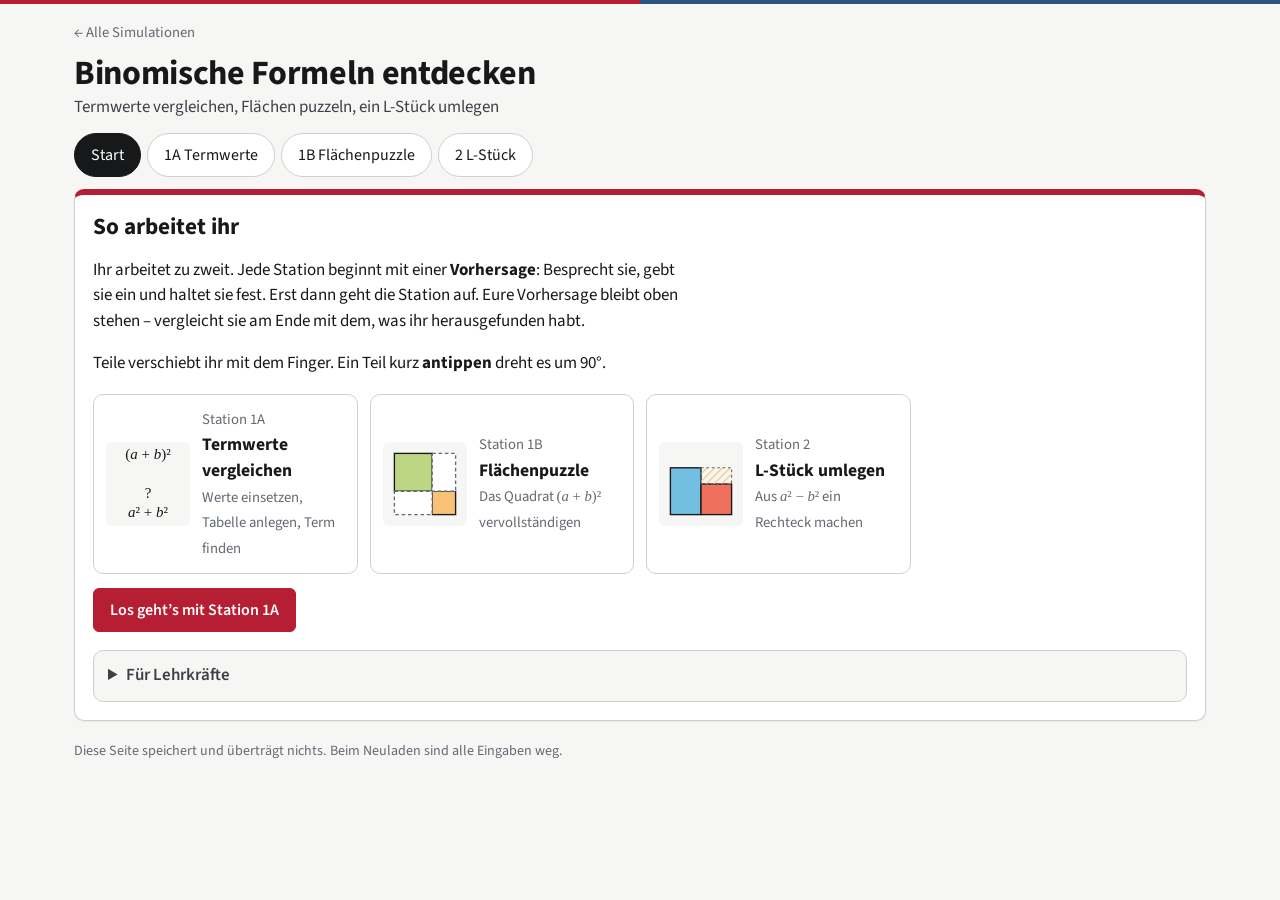
==== sims/mathe/binomische-formeln/index.html @ 27ca8e78 "Simulation: Binomische Formeln entdecken (Klasse 8 Mathe) Drei Stationen mit Pflicht-Vorhersage: Ter" ====
<!DOCTYPE html>
<html lang="de">
<head>
<meta charset="utf-8">
<meta name="viewport" content="width=device-width, initial-scale=1, viewport-fit=cover">
<title>Binomische Formeln entdecken</title>
<link rel="preconnect" href="https://fonts.googleapis.com">
<link rel="preconnect" href="https://fonts.gstatic.com" crossorigin>
<link href="https://fonts.googleapis.com/css2?family=Source+Sans+3:ital,wght@0,400;0,600;0,700;1,400&display=swap" rel="stylesheet">
<style>
/* Tokens aus dem LMG-Designsystem (Werte wie in assets/lmg.css, hier eigenständig) */
:root{
  --surface-page:#ffffff; --surface-soft:#f6f6f4; --surface-sunken:#ecece8;
  --fg-1:#17181a; --fg-2:#3d4147; --fg-3:#646a72; --fg-4:#9097a0;
  --line-1:#e4e5e3; --line-2:#cfd1cf; --line-3:#a8acaa;
  --mathe:#B61E33; --mathe-soft:#f5e1e3; --mathe-line:#e8b8be; --mathe-ink:#6f0f1c;
  --physik:#2C5282;
  --ok:#3f6e3a; --ok-soft:#e7eee5; --warn:#8a6a1e; --warn-soft:#f3ecd9;
  --radius-sm:4px; --radius-md:6px; --radius-lg:10px; --radius-pill:999px;
  --shadow-1:0 1px 2px rgba(20,22,25,.04),0 1px 1px rgba(20,22,25,.03);
  --font-math:"Cambria Math","STIX Two Math","STIX Two Text",Cambria,"Times New Roman",Georgia,serif;
  /* Ausnahme (Tim, 06.10.2026): Teilflächen in den Farben des Flächenmodells aus Skript 1, 8e */
  --f-a2:#BCD684; --f-ab1:#72BFE1; --f-ab2:#EE705D; --f-b2:#FAC075;
}
*{box-sizing:border-box}
html{-webkit-text-size-adjust:100%;touch-action:manipulation}
body{margin:0;background:var(--surface-soft);color:var(--fg-1);
  font-family:"Source Sans 3",-apple-system,BlinkMacSystemFont,"Segoe UI",system-ui,sans-serif;
  font-size:17px;line-height:1.5;-webkit-font-smoothing:antialiased}
button,input,select,textarea{font:inherit;color:inherit}
a{color:var(--mathe)}
:focus-visible{outline:2px solid var(--mathe);outline-offset:3px;border-radius:var(--radius-sm)}
.m{font-family:var(--font-math);white-space:nowrap}
.m i{font-style:italic}

.brandline{height:4px;background:linear-gradient(90deg,var(--mathe) 0 50%,var(--physik) 50% 100%)}
.wrap{max-width:1180px;margin:0 auto;padding:0 16px}
@media (min-width:700px){.wrap{padding:0 24px}}
header.top{padding:12px 0 0}
.backlink{display:inline-block;margin:0 0 4px;font-size:.92rem;color:var(--fg-3);text-decoration:none;padding:6px 0}
.backlink:hover{color:var(--fg-1);text-decoration:underline}
h1{font-size:clamp(26px,4vw,34px);line-height:1.15;margin:0;letter-spacing:-.01em}
.sub{margin:2px 0 0;color:var(--fg-2)}

nav.tabs{display:flex;flex-wrap:wrap;gap:6px;margin:12px 0 12px}
nav.tabs button{border:1px solid var(--line-2);background:var(--surface-page);border-radius:var(--radius-pill);padding:6px 16px;cursor:pointer;font-size:1rem;min-height:44px}
nav.tabs button[aria-current="true"]{background:var(--fg-1);color:var(--surface-page);border-color:var(--fg-1)}
nav.tabs button.done::after{content:" ✓";color:var(--ok)}
nav.tabs button[aria-current="true"].done::after{color:var(--mathe-line)}

.btn{border:1px solid var(--mathe);background:var(--mathe);color:#fff;border-radius:var(--radius-md);padding:8px 16px;cursor:pointer;text-decoration:none;display:inline-flex;align-items:center;justify-content:center;font-size:1rem;font-weight:600;min-height:44px}
.btn:active{background:var(--mathe-ink);border-color:var(--mathe-ink)}
.btn.ghost{background:var(--surface-page);color:var(--mathe)}
.btn.ghost:active{background:var(--mathe-soft)}
.btn.small{padding:6px 12px;font-size:.92rem}
.btn[disabled]{opacity:.45;cursor:default}
.actions{display:flex;flex-wrap:wrap;gap:8px;align-items:center;margin-top:12px}

.station{display:none;background:var(--surface-page);border:1px solid var(--line-2);border-top:6px solid var(--mathe);border-radius:var(--radius-lg);padding:14px 18px 18px;margin-bottom:20px;box-shadow:var(--shadow-1)}
.station.show{display:block}
.sthead{display:flex;flex-wrap:wrap;gap:8px 16px;align-items:flex-start;justify-content:space-between;margin-bottom:10px}
.chip{font-size:.85rem;border-radius:var(--radius-sm);padding:2px 9px;font-weight:700;display:inline-block;background:var(--mathe-soft);color:var(--mathe-ink)}
h2{font-size:1.45rem;margin:4px 0 0;line-height:1.2}
h3{font-size:1.1rem;margin:0 0 8px}

/* Vorhersage */
.vh-card{border:2px solid var(--mathe-line);background:var(--mathe-soft);border-radius:var(--radius-lg);padding:12px 16px 14px;margin-bottom:12px}
.vh-card h3{color:var(--mathe-ink)}
.q{margin:8px 0 6px}
.choices{display:flex;flex-wrap:wrap;gap:8px;margin:0 0 6px}
.choice{min-height:48px;min-width:96px;padding:8px 16px;border:2px solid var(--line-3);background:var(--surface-page);border-radius:var(--radius-md);cursor:pointer;font-size:1rem}
.choice[aria-pressed="true"]{border-color:var(--mathe);background:var(--mathe);color:#fff;font-weight:600}
.qrow{display:flex;flex-wrap:wrap;gap:8px 12px;align-items:center;margin:10px 0 0}
.numin,.txtin{min-height:48px;padding:8px 12px;border:2px solid var(--line-3);border-radius:var(--radius-md);background:var(--surface-page);font-size:1.1rem}
.numin{width:110px;text-align:center}
.txtin{flex:1;min-width:240px}
.vh-fest{display:flex;flex-wrap:wrap;gap:6px 14px;align-items:baseline;border-left:5px solid var(--mathe);background:var(--surface-soft);border-radius:0 var(--radius-lg) var(--radius-lg) 0;padding:8px 14px;margin-bottom:12px}
.vh-label{font-size:.8rem;font-weight:700;letter-spacing:.08em;text-transform:uppercase;color:var(--mathe-ink)}
.vh-fest ul{margin:0;padding:0;list-style:none;display:flex;flex-wrap:wrap;gap:4px 22px}
.vgl{color:var(--fg-3)}

/* Sperre */
.explore{position:relative}
.explore.locked .ex-inner{opacity:.3;filter:grayscale(.7);pointer-events:none;user-select:none;-webkit-user-select:none}
.lockmsg{position:absolute;left:50%;top:60px;transform:translateX(-50%);background:var(--surface-page);border:2px solid var(--mathe);border-radius:var(--radius-lg);padding:12px 18px;font-weight:600;display:flex;gap:10px;align-items:center;box-shadow:0 8px 24px rgba(20,22,25,.12);max-width:90%}
.lockmsg svg{flex:none;color:var(--mathe)}

.fb{margin-top:10px;padding:9px 13px;border-radius:var(--radius-md);display:none}
.fb.ok{display:block;background:var(--ok-soft);color:var(--ok);border:1px solid var(--ok)}
.fb.bad{display:block;background:var(--warn-soft);color:var(--warn);border:1px solid var(--warn)}
.fb.info{display:block;background:var(--surface-soft);border:1px solid var(--line-2)}
.fb p{margin:2px 0}

.grid2{display:grid;grid-template-columns:1fr;gap:16px}
@media (min-width:860px){.grid2{grid-template-columns:minmax(0,1fr) minmax(0,1.1fr)}}
.panel{border:1px solid var(--line-1);border-radius:var(--radius-lg);padding:12px 14px;background:var(--surface-page)}

/* Schieberegler mit großen Touch-Flächen */
.sl{margin:0 0 10px}
.sl-l{display:block;font-size:1.15rem;margin-bottom:2px}
.sl-l output{font-weight:700;font-variant-numeric:tabular-nums}
.sl-row{display:flex;align-items:center;gap:10px}
.step{flex:none;width:48px;height:48px;border:2px solid var(--line-3);border-radius:var(--radius-md);background:var(--surface-page);font-size:1.5rem;font-weight:700;cursor:pointer;line-height:1}
.step:active{background:var(--mathe-soft)}
input[type=range]{-webkit-appearance:none;appearance:none;flex:1;min-width:0;height:48px;background:transparent;margin:0;touch-action:pan-y}
input[type=range]::-webkit-slider-runnable-track{height:10px;border-radius:5px;background:var(--line-2)}
input[type=range]::-webkit-slider-thumb{-webkit-appearance:none;width:40px;height:40px;border-radius:50%;background:var(--mathe);border:4px solid #fff;box-shadow:0 1px 4px rgba(0,0,0,.35);margin-top:-15px}
input[type=range]::-moz-range-track{height:10px;border-radius:5px;background:var(--line-2)}
input[type=range]::-moz-range-thumb{width:32px;height:32px;border-radius:50%;background:var(--mathe);border:4px solid #fff;box-shadow:0 1px 4px rgba(0,0,0,.35)}

/* 1A */
.werte{display:grid;grid-template-columns:auto 1fr auto;gap:4px 12px;align-items:baseline;background:var(--surface-soft);border-radius:var(--radius-md);padding:10px 14px;margin:6px 0 10px;font-size:1.15rem}
.werte b{font-size:1.35rem;font-variant-numeric:tabular-nums;text-align:right}
.werte .diff{border-top:1px solid var(--line-2);padding-top:4px}
.savemsg{color:var(--fg-3);font-size:.95rem}
table.wt{border-collapse:collapse;width:100%;font-variant-numeric:tabular-nums}
table.wt th,table.wt td{border:1px solid var(--line-2);padding:5px 8px;text-align:center}
table.wt th{background:var(--surface-soft);font-weight:600}
table.wt td.leer{color:var(--fg-3);font-style:italic}
table.wt tr.neu td{background:var(--mathe-soft)}
.prog{color:var(--fg-3);margin:8px 0 0}
.auftrag{margin-top:14px;border:2px solid var(--mathe);border-radius:var(--radius-lg);padding:12px 14px}
.termrow{display:flex;flex-wrap:wrap;gap:8px;align-items:center;margin:6px 0}
.termrow label{font-size:1.15rem}
.term{flex:1;min-width:180px;min-height:48px;padding:6px 12px;border:2px solid var(--line-3);border-radius:var(--radius-md);font-family:var(--font-math);font-size:1.4rem;background:var(--surface-page)}
.keypad{display:flex;flex-wrap:wrap;gap:6px;margin:8px 0}
.keypad button{min-width:46px;height:46px;border:1px solid var(--line-3);border-radius:var(--radius-md);background:var(--surface-soft);font-family:var(--font-math);font-size:1.3rem;cursor:pointer}
.keypad button:active{background:var(--mathe-soft)}
.keypad button.del{font-family:inherit;font-size:1rem;padding:0 12px}

/* Puzzle */
.puzzle{width:100%;height:auto;display:block;touch-action:none;user-select:none;-webkit-user-select:none;-webkit-touch-callout:none}
.puzzle .dim line{stroke:var(--fg-2);stroke-width:1.6}
.puzzle .dim text,.puzzle .pl,.puzzle .area{fill:var(--fg-1);font-family:var(--font-math)}
.puzzle .dim text{font-size:22px}
.puzzle .vi{font-style:italic}
.puzzle .pl{font-size:19px}
.puzzle .area{font-size:34px;text-anchor:middle;dominant-baseline:central}
.puzzle .fl{stroke:var(--fg-1);stroke-width:2}
.puzzle .a2{fill:var(--f-a2)} .puzzle .ab1{fill:var(--f-ab1)} .puzzle .ab2{fill:var(--f-ab2)} .puzzle .b2{fill:var(--f-b2)}
.puzzle .neutral{fill:var(--surface-page);stroke:var(--fg-2);stroke-width:2}
.puzzle .gap{fill:var(--surface-page);stroke:var(--fg-3);stroke-width:2;stroke-dasharray:8 6}
.puzzle .gap.hot,.puzzle .tgt.hot{fill:var(--mathe-soft);stroke:var(--mathe);stroke-width:3;stroke-dasharray:none}
.puzzle .tgt{fill:none;stroke:none}
.puzzle .tray{fill:var(--surface-soft);stroke:var(--line-2);stroke-width:1.5}
.puzzle .traylbl{fill:var(--fg-3);font-size:16px;font-weight:600;letter-spacing:.08em}
.puzzle [data-piece]{cursor:grab}
.puzzle [data-piece].fix{cursor:default}
.puzzle [data-piece].drag rect{stroke:var(--mathe);stroke-width:3.5}
.puzzle .ghost{fill:none;stroke:var(--fg-4);stroke-width:1.5;stroke-dasharray:6 5}
.puzzle .lline{fill:none;stroke:var(--fg-1);stroke-width:2}
.puzzle .cutline{stroke:var(--fg-1);stroke-width:2;stroke-dasharray:7 6}
.puzzle .nostroke{stroke:none}
.puzzle .hatchbox{fill:url(#hatch2);stroke:var(--fg-3);stroke-width:1.5;stroke-dasharray:5 4}
.puzzle .hatchline{stroke:var(--f-b2);stroke-width:3}
.puzzlecard{border:1px solid var(--line-1);border-radius:var(--radius-lg);padding:8px;background:var(--surface-page)}
.hinweis{color:var(--fg-3);font-size:.95rem;margin:6px 4px 0}

.formel{font-family:var(--font-math);font-size:1.45rem;background:var(--surface-soft);border-radius:var(--radius-md);padding:10px 14px;margin:8px 0;line-height:1.9}
.formel .t{border-radius:4px;padding:0 5px}
.formel .t-a2{background:var(--f-a2)} .formel .t-ab1{background:var(--f-ab1)} .formel .t-ab2{background:var(--f-ab2)} .formel .t-b2{background:var(--f-b2)}
.ergebnis{border:2px solid var(--ok);background:var(--ok-soft);border-radius:var(--radius-lg);padding:12px 16px;margin-top:12px}
.ergebnis h3{color:var(--ok)}
.schnell{margin-top:10px;border-left:4px solid var(--mathe);padding:4px 12px;background:var(--surface-page)}
.side{display:flex;flex-direction:column;gap:10px}
.grid-s2{display:grid;grid-template-columns:1fr;gap:16px;align-items:start}
@media (min-width:860px){.grid-s2{grid-template-columns:minmax(0,1.45fr) minmax(0,1fr)}}

/* Start */
.intro p{max-width:75ch}
.karten{display:grid;grid-template-columns:repeat(auto-fill,minmax(260px,1fr));gap:12px;margin:14px 0}
.karte{display:grid;grid-template-columns:84px 1fr;gap:12px;align-items:center;text-align:left;border:1px solid var(--line-2);border-radius:var(--radius-lg);background:var(--surface-page);padding:12px;cursor:pointer;min-height:110px}
.karte:active{border-color:var(--mathe)}
.karte .ic{width:84px;height:84px;display:flex;flex-direction:column;align-items:center;justify-content:center;background:var(--surface-soft);border-radius:var(--radius-md);font-family:var(--font-math);font-size:15px;line-height:1.3;text-align:center}
.karte b{display:block;font-size:1.1rem}
.karte span.k{color:var(--fg-3);font-size:.92rem}
details.lehrkraft{margin-top:18px;border:1px solid var(--line-2);border-radius:var(--radius-lg);background:var(--surface-soft)}
details.lehrkraft summary{cursor:pointer;padding:12px 14px;font-weight:600;color:var(--fg-2);min-height:44px}
details.lehrkraft .in{padding:0 16px 12px}
details.lehrkraft dl{margin:0}
details.lehrkraft dt{font-weight:700;margin-top:8px}
details.lehrkraft dd{margin:0}
footer{color:var(--fg-3);font-size:.88rem;padding:0 0 28px}
@media (prefers-reduced-motion: reduce){*{transition:none!important;scroll-behavior:auto!important}}
</style>
</head>
<body>
<div class="brandline"></div>
<div class="wrap">
  <header class="top">
    <a class="backlink noprint" href="../../../katalog.html?stufe=8&amp;fach=mathe">← Alle Simulationen</a>
    <h1>Binomische Formeln entdecken</h1>
    <p class="sub">Termwerte vergleichen, Flächen puzzeln, ein L-Stück umlegen</p>
  </header>
  <nav class="tabs" id="tabs" aria-label="Stationen"></nav>
  <main>
    <section class="station" id="st-0" aria-labelledby="h-0"></section>
    <section class="station" id="st-1a" aria-label="Station 1A"></section>
    <section class="station" id="st-1b" aria-label="Station 1B"></section>
    <section class="station" id="st-2" aria-label="Station 2"></section>
  </main>
  <footer>Diese Seite speichert und überträgt nichts. Beim Neuladen sind alle Eingaben weg.</footer>
</div>

<script>
/* =========================================================
   Hilfen
   ========================================================= */
const $=s=>document.querySelector(s);
const esc=s=>String(s).replace(/[&<>"]/g,c=>({'&':'&amp;','<':'&lt;','>':'&gt;','"':'&quot;'}[c]));
const M=s=>`<span class="m">${s.replace(/[ab]/g,'<i>$&</i>')}</span>`;          // nur für reine Terme
const SV=s=>s.replace(/[ab]/g,'<tspan class="vi">$&</tspan>');                    // dasselbe im SVG
const num=v=>{ const t=String(v??'').replace(/\s/g,'').replace(',','.').replace(/[−–]/g,'-'); return /^[-+]?\d*\.?\d+$/.test(t)?parseFloat(t):NaN; };
const fmt=n=>{ const r=Math.round(n*1000)/1000; return String(r).replace('.',',').replace('-','−'); };
const reduced=window.matchMedia&&matchMedia('(prefers-reduced-motion: reduce)').matches;
const LOCK_ICON='<svg width="22" height="22" viewBox="0 0 24 24" fill="none" stroke="currentColor" stroke-width="2.2" stroke-linecap="round" aria-hidden="true"><rect x="4" y="10" width="16" height="11" rx="2"/><path d="M8 10V7a4 4 0 0 1 8 0v3"/></svg>';

function svgPt(svg,e){ return new DOMPoint(e.clientX,e.clientY).matrixTransform(svg.getScreenCTM().inverse()); }
function dimH(y,x1,x2,label,up){ const ty=up?y-9:y+24;
  return `<g class="dim"><line x1="${x1+2}" y1="${y}" x2="${x2-2}" y2="${y}"/><line x1="${x1}" y1="${y-7}" x2="${x1}" y2="${y+7}"/><line x1="${x2}" y1="${y-7}" x2="${x2}" y2="${y+7}"/><text x="${(x1+x2)/2}" y="${ty}" text-anchor="middle">${SV(label)}</text></g>`; }
function dimV(x,y1,y2,label,left){ const tx=left?x-10:x+10;
  return `<g class="dim"><line x1="${x}" y1="${y1+2}" x2="${x}" y2="${y2-2}"/><line x1="${x-7}" y1="${y1}" x2="${x+7}" y2="${y1}"/><line x1="${x-7}" y1="${y2}" x2="${x+7}" y2="${y2}"/><text x="${tx}" y="${(y1+y2)/2+7}" text-anchor="${left?'end':'start'}">${SV(label)}</text></g>`; }
function pieceInner(pc,cls,area){
  return `<rect class="${cls}" width="${pc.w}" height="${pc.h}"/>`+
    (area?`<text class="area" x="${pc.w/2}" y="${pc.h/2}">${SV(area)}</text>`:'')+
    `<text class="pl" x="${pc.w/2}" y="22" text-anchor="middle">${SV(pc.wl)}</text>`+
    `<text class="pl" x="9" y="${pc.h/2+(area?-18:6)}" text-anchor="start">${SV(pc.hl)}</text>`; }
function rotate(pc){ const cx=pc.x+pc.w/2, cy=pc.y+pc.h/2; [pc.w,pc.h]=[pc.h,pc.w]; [pc.wl,pc.hl]=[pc.hl,pc.wl]; pc.x=cx-pc.w/2; pc.y=cy-pc.h/2; }
function clamp(pc,W,H){ pc.x=Math.max(0,Math.min(W-pc.w,pc.x)); pc.y=Math.max(0,Math.min(H-pc.h,pc.y)); }
function tween(pc,tx,ty,step,done){
  if(reduced){ pc.x=tx; pc.y=ty; done(); return; }
  const x0=pc.x,y0=pc.y,t0=performance.now(),D=220,tok=pc.tw={};
  (function f(t){ if(pc.tw!==tok) return;                     // neu gegriffen: Animation abbrechen
    const k=Math.min(1,Math.max(0,(t-t0)/D)), e=1-Math.pow(1-k,3); pc.x=x0+(tx-x0)*e; pc.y=y0+(ty-y0)*e; step();
    if(k<1) requestAnimationFrame(f); else { pc.tw=null; done(); } })(t0);
}

/* Ziehen und Antippen (Pointer Events: Finger, Stift, Maus) */
function enableDrag(svg,o){
  let d=null;
  svg.addEventListener('pointerdown',e=>{
    const g=e.target.closest('[data-piece]'); if(!g) return;
    const pc=o.get(g.dataset.piece); if(!pc||pc.locked) return;
    e.preventDefault();
    pc.tw=null;
    const p=svgPt(svg,e);
    d={pc,g,id:e.pointerId,sx:p.x,sy:p.y,px:pc.x,py:pc.y,moved:false};
    try{ svg.setPointerCapture(e.pointerId); }catch(_){}
    g.parentNode.appendChild(g); g.classList.add('drag');
  });
  svg.addEventListener('pointermove',e=>{
    if(!d||e.pointerId!==d.id) return;
    const p=svgPt(svg,e), dx=p.x-d.sx, dy=p.y-d.sy;
    if(!d.moved && Math.hypot(dx,dy)<8) return;
    d.moved=true; d.pc.x=d.px+dx; d.pc.y=d.py+dy;
    d.g.setAttribute('transform',`translate(${d.pc.x},${d.pc.y})`);
    o.move(d.pc);
  });
  const end=e=>{ if(!d||e.pointerId!==d.id) return; const x=d; d=null; x.g.classList.remove('drag');
    if(x.moved||e.type==='pointercancel') o.drop(x.pc); else o.tap(x.pc); };
  svg.addEventListener('pointerup',end); svg.addEventListener('pointercancel',end);
  svg.addEventListener('keydown',e=>{ if(e.key!=='Enter'&&e.key!==' ') return; const g=e.target.closest('[data-piece]'); if(!g) return; const pc=o.get(g.dataset.piece); if(pc&&!pc.locked){ e.preventDefault(); o.tap(pc); } });
}

/* Bausteine für die Stationen */
function choices(st,q,opts,cur){
  return `<div class="choices" role="group" data-st="${st}" data-q="${q}">`+opts.map(([v,l])=>
    `<button type="button" class="choice" data-val="${esc(v)}" aria-pressed="${cur===v}">${l}</button>`).join('')+`</div>`; }
function slider(st,k,min,max,val){
  return `<div class="sl"><label class="sl-l" for="r-${st}-${k}">${M(k)} = <output id="o-${st}-${k}">${val}</output></label>
    <div class="sl-row"><button type="button" class="step" data-step="${st}:${k}:-1" aria-label="${k} um 1 verkleinern">−</button>
    <input type="range" id="r-${st}-${k}" data-st="${st}" data-k="${k}" min="${min}" max="${max}" step="1" value="${val}">
    <button type="button" class="step" data-step="${st}:${k}:1" aria-label="${k} um 1 vergrößern">+</button></div></div>`; }
function shell(id,chip,title,s,vhHTML,fixHTML,exHTML){
  const open=!!s.vh;
  return `<div class="sthead"><div><span class="chip">${chip}</span><h2>${title}</h2></div>
      <button type="button" class="btn ghost small" data-reset="${id}">Station zurücksetzen</button></div>
    ${open?`<div class="vh-fest"><span class="vh-label">Eure Vorhersage</span><div id="vhfix-${id}">${fixHTML}</div></div>`
          :`<div class="vh-card"><h3>Erst vorhersagen, dann ausprobieren</h3>${vhHTML}
             <div class="actions"><button type="button" class="btn" data-vh="${id}">Vorhersage festhalten</button></div>
             <div class="fb" id="fbvh-${id}" role="status"></div></div>`}
    <div class="explore${open?'':' locked'}"><div class="ex-inner"${open?'':' inert aria-hidden="true"'}>${exHTML}</div>
      ${open?'':`<div class="lockmsg">${LOCK_ICON}<span>Haltet zuerst eure Vorhersage fest – dann geht die Station auf.</span></div>`}</div>`;
}
function fb(id,cls,html){ const e=document.getElementById(id); if(!e) return; e.className='fb '+(cls||''); e.innerHTML=html||''; }

/* =========================================================
   Zustand (nur im Speicher der Seite)
   ========================================================= */
const S={};
const INIT={
  '1a':()=>({vh:null,draft:{},a:4,b:1,rows:[],term:'',termFb:null,done:false,last:null}),
  '1b':()=>({vh:null,draft:{},pcs:init1B(),fill:{},done:false}),
  '2': ()=>({vh:null,draft:{},a:7,b:3,cut:false,solved:false,pc:null})
};

/* =========================================================
   Start
   ========================================================= */
function renderStart(){
  $('#st-0').innerHTML=`<div class="intro">
    <h2 id="h-0">So arbeitet ihr</h2>
    <p>Ihr arbeitet zu zweit. Jede Station beginnt mit einer <b>Vorhersage</b>: Besprecht sie, gebt sie ein und haltet sie fest. Erst dann geht die Station auf. Eure Vorhersage bleibt oben stehen – vergleicht sie am Ende mit dem, was ihr herausgefunden habt.</p>
    <p>Teile verschiebt ihr mit dem Finger. Ein Teil kurz <b>antippen</b> dreht es um 90°.</p>
    <div class="karten">
      <button type="button" class="karte" data-go="1a"><span class="ic">${M('(a + b)²')}<br>?<br>${M('a² + b²')}</span>
        <span><span class="k">Station 1A</span><b>Termwerte vergleichen</b><span class="k">Werte einsetzen, Tabelle anlegen, Term finden</span></span></button>
      <button type="button" class="karte" data-go="1b"><span class="ic"><svg width="72" height="72" viewBox="0 0 80 80" aria-hidden="true">
          <rect x="6" y="6" width="42" height="42" fill="var(--f-a2)" stroke="var(--fg-1)" stroke-width="1.5"/>
          <rect x="48" y="48" width="26" height="26" fill="var(--f-b2)" stroke="var(--fg-1)" stroke-width="1.5"/>
          <rect x="48" y="6" width="26" height="42" fill="#fff" stroke="var(--fg-3)" stroke-width="1.5" stroke-dasharray="4 3"/>
          <rect x="6" y="48" width="42" height="26" fill="#fff" stroke="var(--fg-3)" stroke-width="1.5" stroke-dasharray="4 3"/></svg></span>
        <span><span class="k">Station 1B</span><b>Flächenpuzzle</b><span class="k">Das Quadrat ${M('(a + b)²')} vervollständigen</span></span></button>
      <button type="button" class="karte" data-go="2"><span class="ic"><svg width="72" height="72" viewBox="0 0 80 80" aria-hidden="true">
          <defs><pattern id="hatchMini" patternUnits="userSpaceOnUse" width="6" height="6" patternTransform="rotate(45)"><line x1="0" y1="0" x2="0" y2="6" stroke="var(--f-b2)" stroke-width="2.5"/></pattern></defs>
          <rect x="6" y="22" width="34" height="52" fill="var(--f-ab1)" stroke="var(--fg-1)" stroke-width="1.5"/>
          <rect x="40" y="40" width="34" height="34" fill="var(--f-ab2)" stroke="var(--fg-1)" stroke-width="1.5"/>
          <rect x="40" y="22" width="34" height="18" fill="url(#hatchMini)" stroke="var(--fg-3)" stroke-width="1.2" stroke-dasharray="3 3"/></svg></span>
        <span><span class="k">Station 2</span><b>L-Stück umlegen</b><span class="k">Aus ${M('a² − b²')} ein Rechteck machen</span></span></button>
    </div>
    <div class="actions"><button type="button" class="btn" data-go="1a">Los geht’s mit Station 1A</button></div>
    <details class="lehrkraft"><summary>Für Lehrkräfte</summary><div class="in"><dl>
      <dt>Zweck</dt><dd>Die 1. binomische Formel über Termwerte (1A) und das Flächenmodell (1B) entdecken, die 3. binomische Formel durch Umlegen eines L-Stücks (2). Entdecken vor Erklären: Jede Station ist bis zur Eingabe einer Vorhersage gesperrt. Die 2. binomische Formel ist nicht enthalten.</dd>
      <dt>Vorwissen</dt><dd>Flächenmodell für ${M('(x + 3)(x + 4)')}, Malkreuz, „Das Minus gehört zum Summanden dahinter“. Farben der Teilflächen wie im Flächenmodell aus Skript 1.</dd>
      <dt>Ablauf</dt><dd>Partnerarbeit, je zwei an einem iPad (Querformat).<br>Station 1 (1A Termwerte, 1B Flächenpuzzle): ca. 15 min · Station 2 (L-Stück): ca. 10 min.</dd>
      <dt>Hinweise</dt><dd>1A: Der Termauftrag erscheint nach fünf gespeicherten Wertepaaren. Die Prüfung setzt mehrere Zahlenpaare ein, äquivalente Terme werden akzeptiert; ein Gegenbeispiel wird genannt, die Lösung nicht. Terme mit Hochzahl werden als richtig, aber „geht kürzer“ zurückgemeldet.<br>
        Es werden keine Daten gespeichert oder übertragen; Neuladen löscht alles. „Station zurücksetzen“ setzt auch die Vorhersage zurück.</dd>
    </dl></div></details></div>`;
}

/* =========================================================
   Station 1A – Termwerte vergleichen
   ========================================================= */
const CMP={'größer':['größer','<b>größer</b> als'],'kleiner':['kleiner','<b>kleiner</b> als'],'gleich':['gleich','<b>gleich</b>'],'kommt drauf an':['kommt drauf an','']};
function fix1A(){
  const s=S['1a'], v=s.vh, row=(a,b)=>s.rows.find(r=>r.a===a&&r.b===b);
  const cmp=v.cmp==='kommt drauf an'?`Ob ${M('(a + b)²')} größer, kleiner oder gleich ${M('a² + b²')} ist, <b>kommt drauf an</b>.`
    :`${M('(a + b)²')} ist ${CMP[v.cmp][1]} ${M('a² + b²')}.`;
  const d=(a,b,x)=>{ const r=row(a,b); return `Unterschied für ${M('a')} = ${a}, ${M('b')} = ${b}: <b>${fmt(x)}</b>`+(r?` <span class="vgl">(Tabelle: ${r.d})</span>`:''); };
  return `<ul><li>${cmp}</li><li>${d(3,3,v.d1)}</li><li>${d(5,2,v.d2)}</li></ul>`;
}
function render1A(){
  const s=S['1a'];
  const vh=`<p class="q"><b>1.</b> Ist ${M('(a + b)²')} größer, kleiner oder gleich ${M('a² + b²')}?</p>
    ${choices('1a','cmp',Object.keys(CMP).map(k=>[k,CMP[k][0]]),s.draft.cmp)}
    <div class="qrow"><label for="vh1a-d1"><b>2.</b> Wie groß ist der Unterschied für ${M('a')} = 3, ${M('b')} = 3?</label>
      <input id="vh1a-d1" class="numin" inputmode="decimal" autocomplete="off" value="${esc(s.draft.d1||'')}"></div>
    <div class="qrow"><label for="vh1a-d2"><b>3.</b> Wie groß ist der Unterschied für ${M('a')} = 5, ${M('b')} = 2?</label>
      <input id="vh1a-d2" class="numin" inputmode="decimal" autocomplete="off" value="${esc(s.draft.d2||'')}"></div>`;
  const ex=`<div class="grid2">
    <div class="panel">
      ${slider('1a','a',1,10,s.a)}${slider('1a','b',1,10,s.b)}
      <div class="werte" id="w1a" aria-live="polite"></div>
      <div class="actions" style="margin-top:0"><button type="button" class="btn" id="save1a">Wertepaar speichern</button><span class="savemsg" id="savemsg1a" role="status"></span></div>
    </div>
    <div class="panel">
      <h3>Eure Wertetabelle</h3>
      <table class="wt"><thead><tr><th>${M('a')}</th><th>${M('b')}</th><th>${M('(a + b)²')}</th><th>${M('a² + b²')}</th><th>Differenz</th></tr></thead><tbody id="tb1a"></tbody></table>
      <p class="prog" id="prog1a"></p>
      <div id="term1a"></div>
    </div></div>`;
  $('#st-1a').innerHTML=shell('1a','Station 1A · 1. binomische Formel','Termwerte vergleichen',s,vh,s.vh?fix1A():'',ex);
  upd1A(); table1A();
}
function upd1A(){
  const s=S['1a'], a=s.a, b=s.b, L=(a+b)**2, R=a*a+b*b;
  ['a','b'].forEach(k=>{ const r=$('#r-1a-'+k); if(r){ r.value=s[k]; $('#o-1a-'+k).textContent=s[k]; } });
  const w=$('#w1a'); if(!w) return;
  w.innerHTML=`<span>${M('(a + b)²')}</span><span class="m">= (${a} + ${b})² = ${a+b}²</span><b>= ${L}</b>
    <span>${M('a² + b²')}</span><span class="m">= ${a}² + ${b}² = ${a*a} + ${b*b}</span><b>= ${R}</b>
    <span class="diff">Differenz</span><span class="m diff">= ${L} − ${R}</span><b class="diff">= ${L-R}</b>`;
}
function table1A(){
  const s=S['1a'], tb=$('#tb1a'); if(!tb) return;
  tb.innerHTML=s.rows.length?s.rows.map(r=>`<tr${r===s.last?' class="neu"':''}><td>${r.a}</td><td>${r.b}</td><td>${r.L}</td><td>${r.R}</td><td><b>${r.d}</b></td></tr>`).join('')
    :`<tr><td colspan="5" class="leer">Noch keine Wertepaare gespeichert.</td></tr>`;
  const n=s.rows.length;
  $('#prog1a').textContent=n<5?`Noch ${5-n} Wertepaar${5-n===1?'':'e'} speichern – probiert verschiedene Zahlen aus.`:`${n} Wertepaare gespeichert.`;
  if(n>=5 && !$('#term-in')) renderTerm1A();
  if(s.vh) $('#vhfix-1a').innerHTML=fix1A();
}
function renderTerm1A(){
  const s=S['1a'];
  const keys=['a','b','+','−','·','²','(',')'];
  $('#term1a').innerHTML=`<div class="auftrag"><h3>Auftrag: Findet einen Term für die Differenz.</h3>
    <div class="termrow"><label for="term-in">Differenz =</label>
      <input id="term-in" class="term" autocomplete="off" autocorrect="off" autocapitalize="off" spellcheck="false" placeholder="Term mit a und b" value="${esc(s.term)}"></div>
    <div class="keypad" aria-label="Eingabehilfe">${keys.map(k=>`<button type="button" data-key="${k}">${k==='a'||k==='b'?`<i>${k}</i>`:k}</button>`).join('')}
      ${'1234567890'.split('').map(k=>`<button type="button" data-key="${k}">${k}</button>`).join('')}
      <button type="button" class="del" data-key="del" aria-label="Zeichen löschen">⌫ löschen</button></div>
    <div class="actions"><button type="button" class="btn" id="termCheck">Term prüfen</button></div>
    <div class="fb" id="fbterm" role="status"></div></div>`;
  if(s.termFb) fb('fbterm',s.termFb[0],s.termFb[1]);
}
function save1A(){
  const s=S['1a'], a=s.a, b=s.b;
  if(s.rows.some(r=>r.a===a&&r.b===b)){ $('#savemsg1a').textContent='Dieses Wertepaar steht schon in der Tabelle.'; return; }
  const L=(a+b)**2, R=a*a+b*b; s.last={a,b,L,R,d:L-R}; s.rows.push(s.last);
  $('#savemsg1a').textContent='Gespeichert.'; table1A();
}

/* Termprüfung: Term lesen und an mehreren Zahlenpaaren mit der Differenz vergleichen */
function TermError(m){ this.message=m; }
function parseTerm(src){
  const s=src.replace(/\s+/g,'').replace(/[−–]/g,'-').replace(/[·×∙⋅*]/g,'*').replace(/:/g,'/').replace(/,/g,'.').replace(/A/g,'a').replace(/B/g,'b');
  const tk=[]; let i=0;
  while(i<s.length){
    const c=s[i];
    if(/[0-9.]/.test(c)){ let j=i; while(j<s.length&&/[0-9.]/.test(s[j])) j++; const t=s.slice(i,j);
      if(!/^\d*\.?\d+$/.test(t)) throw new TermError(`Die Zahl „${t.replace('.',',')}“ kann ich nicht lesen.`); tk.push({t:'n',v:parseFloat(t)}); i=j; continue; }
    if(c==='a'||c==='b'){ tk.push({t:'v',v:c}); i++; continue; }
    if('+-*/^()'.includes(c)){ tk.push({t:c}); i++; continue; }
    if(c==='²'||c==='³'){ tk.push({t:'^'},{t:'n',v:c==='²'?2:3}); i++; continue; }
    throw new TermError(`Das Zeichen „${c}“ kenne ich nicht. Verwendet nur ${M('a')}, ${M('b')}, Zahlen, + − · ( ) und ².`);
  }
  if(!tk.length) throw new TermError('Gebt zuerst einen Term ein.');
  let p=0; const peek=()=>tk[p];
  const expr=()=>{ let n=term(); while(peek()&&(peek().t==='+'||peek().t==='-')){ const o=tk[p++].t, l=n, r=term(); n=o==='+'?e=>l(e)+r(e):e=>l(e)-r(e); } return n; };
  const term=()=>{ let n=unary(); for(;;){ const t=peek(); if(!t) break;
      if(t.t==='*'||t.t==='/'){ p++; const l=n, r=unary(); n=t.t==='*'?e=>l(e)*r(e):e=>l(e)/r(e); }
      else if(t.t==='n'||t.t==='v'||t.t==='('){ const l=n, r=power(); n=e=>l(e)*r(e); }     // 2ab, 2(a + b)
      else break; } return n; };
  const unary=()=>{ const t=peek(); if(t&&(t.t==='-'||t.t==='+')){ p++; const f=unary(); return t.t==='-'?e=>-f(e):f; } return power(); };
  const power=()=>{ const base=atom(); if(peek()&&peek().t==='^'){ p++; const ex=unary(); return e=>Math.pow(base(e),ex(e)); } return base; };
  const atom=()=>{ const t=tk[p++];
    if(!t) throw new TermError('Der Term ist unvollständig.');
    if(t.t==='n') return ()=>t.v;
    if(t.t==='v') return e=>e[t.v];
    if(t.t==='('){ const n=expr(); if(!peek()||peek().t!==')') throw new TermError('Eine Klammer wird nicht geschlossen.'); p++; return n; }
    throw new TermError('Der Term ist an einer Stelle unvollständig (z. B. zwei Rechenzeichen hintereinander).'); };
  const f=expr();
  if(p<tk.length) throw new TermError(tk[p].t===')'?'Es wird eine Klammer zu viel geschlossen.':'Den Term kann ich nicht vollständig lesen.');
  return f;
}
function checkTerm(){
  const s=S['1a'], src=$('#term-in').value; s.term=src;
  let f; try{ f=parseTerm(src); }catch(e){ if(!(e instanceof TermError)) throw e; s.termFb=['info',`<p>${e.message}</p>`]; fb('fbterm',...s.termFb); return; }
  const pairs=[...s.rows.map(r=>[r.a,r.b]),[1,2],[2,5],[3,1],[4,7],[6,3],[10,9],[7,7]];
  for(const [a,b] of pairs){
    const v=f({a,b});
    if(!isFinite(v)||Math.abs(v-2*a*b)>1e-9){
      s.termFb=['bad',`<p>Stimmt nicht für ${M('a')} = ${a}, ${M('b')} = ${b}${isFinite(v)?`: Euer Term ergibt dort ${fmt(v)}`:''}. Vergleicht mit eurer Tabelle.</p>`];
      fb('fbterm',...s.termFb); return;
    }
  }
  if(/[²³^]/.test(src)){ s.termFb=['info',`<p>Euer Term stimmt für alle getesteten Zahlenpaare. Geht es auch kürzer, ohne Hochzahl? Schaut auf die Spalte „Differenz“.</p>`]; fb('fbterm',...s.termFb); return; }
  s.done=true; updTabs();
  s.termFb=['ok',`<p><b>Richtig!</b> Euer Term passt für alle getesteten Zahlenpaare. Vergleicht mit eurer Vorhersage oben.</p>
    <div class="actions"><button type="button" class="btn" data-go="1b">Weiter zu Station 1B: Warum ist das so?</button></div>`];
  fb('fbterm',...s.termFb);
}
let caret=null;
function keyIn(k){
  const el=$('#term-in'); if(!el) return;
  let [a,b]=caret||[el.value.length,el.value.length], v=el.value;
  if(k==='del'){ if(a!==b){ v=v.slice(0,a)+v.slice(b); } else if(a>0){ v=v.slice(0,a-1)+v.slice(a); a--; } b=a; }
  else { v=v.slice(0,a)+k+v.slice(b); a=b=a+k.length; }
  el.value=v; caret=[a,b]; S['1a'].term=v;
}

/* =========================================================
   Station 1B – Flächenpuzzle (a + b)², maßstäblich mit a = 5, b = 3
   ========================================================= */
const U1=40, PA=5*U1, PB=3*U1, SX=70, SY=60, VW1=1000, VH1=440;
const SQ={x:SX,y:SY,w:PA+PB,h:PA+PB};
const GAPS=[{id:'g1',x:SX+PA,y:SY,w:PB,h:PA,cls:'ab1'},{id:'g2',x:SX,y:SY+PA,w:PA,h:PB,cls:'ab2'}];
function init1B(){
  const P=(id,x,y,w,h,wl,hl)=>({id,x,y,w,h,wl,hl,home:{x,y,w,h,wl,hl},locked:false,in:null});
  return [P('p1',460,75,PA,PB,'a','b'),P('p2',460,235,PA,PB,'a','b'),P('p3',700,75,PB,PB,'b','b'),P('p4',670,215,PA+PB,PA,'a + b','a')];
}
function fix1B(){
  const o={zweiAB:`zwei Rechtecke ${M('a × b')}`,zweiBB:`zwei Quadrate ${M('b × b')}`,einAAB:`ein Rechteck ${M('a × (a + b)')}`,mix:`ein Quadrat ${M('b × b')} und ein Rechteck ${M('a × b')}`};
  return `In die beiden Lücken passen <b>${o[S['1b'].vh.teile]}</b>.`;
}
function render1B(){
  const s=S['1b'];
  const vh=`<p class="q">Das große Quadrat hat die Seitenlänge ${M('a + b')}. Die Teile ${M('a²')} und ${M('b²')} liegen schon. Was passt eurer Meinung nach in die beiden Lücken?</p>
    ${choices('1b','teile',[['zweiBB',`zwei Quadrate ${M('b × b')}`],['zweiAB',`zwei Rechtecke ${M('a × b')}`],['einAAB',`ein Rechteck ${M('a × (a + b)')}`],['mix',`ein Quadrat ${M('b × b')} und ein Rechteck ${M('a × b')}`]],s.draft.teile)}`;
  const ex=`<div class="puzzlecard"><svg class="puzzle" id="svg1b" viewBox="0 0 ${VW1} ${VH1}" role="img" aria-label="Quadrat mit Seitenlänge a plus b, darin a² und b². Rechts die Teile-Ablage."></svg></div>
    <p class="hinweis">Teil ziehen: verschieben · Teil kurz antippen: um 90° drehen</p>
    <div class="fb" id="fb1b" role="status"></div><div id="res1b"></div>`;
  $('#st-1b').innerHTML=shell('1b','Station 1B · 1. binomische Formel','Flächenpuzzle',s,vh,s.vh?fix1B():'',ex);
  draw1B(); result1B();
  enableDrag($('#svg1b'),{
    get:id=>s.pcs.find(p=>p.id===id),
    move:pc=>{ const g=gapAt(pc); document.querySelectorAll('#svg1b .gap').forEach(e=>e.classList.toggle('hot',!!g&&e.dataset.gap===g.id)); },
    tap:pc=>{ rotate(pc); clamp(pc,VW1,VH1); draw1B(); },
    drop:drop1B
  });
}
function gapAt(pc){ const cx=pc.x+pc.w/2, cy=pc.y+pc.h/2;
  return GAPS.find(g=>!S['1b'].fill[g.id]&&cx>=g.x-20&&cx<=g.x+g.w+20&&cy>=g.y-20&&cy<=g.y+g.h+20); }
function overlaps(p,q){ return p.x<q.x+q.w-6&&p.x+p.w>q.x+6&&p.y<q.y+q.h-6&&p.y+p.h>q.y+6; }
function drop1B(pc){
  const s=S['1b'], g=gapAt(pc);
  if(g&&pc.w===g.w&&pc.h===g.h){
    Object.assign(pc,{x:g.x,y:g.y,locked:true,in:g.id}); s.fill[g.id]=pc.id; fb('fb1b');
    if(GAPS.every(x=>s.fill[x.id])){ s.done=true; s.pcs.forEach(p=>p.locked=true); updTabs(); }
    draw1B(); result1B(); return;
  }
  if(g||overlaps(pc,SQ)){
    const ab=pc.home.wl==='a'&&pc.home.hl==='b';
    fb('fb1b','bad',`<p>Passt nicht – vergleiche die Seitenlängen.${ab&&g?' Ein Teil dreht ihr durch kurzes Antippen.':''}</p>`);
    const h=pc.home; pc.w=h.w; pc.h=h.h; pc.wl=h.wl; pc.hl=h.hl; draw1B();
    const el=document.querySelector(`#svg1b [data-piece="${pc.id}"]`);
    tween(pc,h.x,h.y,()=>el&&el.setAttribute('transform',`translate(${pc.x},${pc.y})`),draw1B);
    return;
  }
  clamp(pc,VW1,VH1); draw1B();
}
function draw1B(){
  const s=S['1b'], svg=$('#svg1b'); if(!svg) return;
  let h=`<rect class="tray" x="445" y="45" width="548" height="388" rx="10"/><text class="traylbl" x="460" y="34">TEILE-ABLAGE</text>`;
  h+=dimH(SY-16,SX,SX+PA,'a',true)+dimH(SY-16,SX+PA,SX+PA+PB,'b',true)+dimV(SX-16,SY,SY+PA,'a',true)+dimV(SX-16,SY+PA,SY+PA+PB,'b',true);
  h+=`<rect class="fl a2" x="${SX}" y="${SY}" width="${PA}" height="${PA}"/><rect class="fl b2" x="${SX+PA}" y="${SY+PA}" width="${PB}" height="${PB}"/>`;
  if(s.done) h+=`<text class="area" x="${SX+PA/2}" y="${SY+PA/2}">${SV('a²')}</text><text class="area" x="${SX+PA+PB/2}" y="${SY+PA+PB/2}">${SV('b²')}</text>`;
  GAPS.forEach(g=>{ if(!s.fill[g.id]) h+=`<rect class="gap" data-gap="${g.id}" x="${g.x}" y="${g.y}" width="${g.w}" height="${g.h}"/>`; });
  // eingesetzte Teile zuerst, damit lose Teile oben liegen
  [...s.pcs].sort((p,q)=>(q.in?1:0)-(p.in?1:0)).forEach(pc=>{
    const g=GAPS.find(x=>x.id===pc.in);
    h+=`<g data-piece="${pc.id}" class="${pc.locked?'fix':''}" transform="translate(${pc.x},${pc.y})" ${pc.locked?'':'tabindex="0" role="button" aria-label="Teil '+pc.wl+' mal '+pc.hl+'. Antippen dreht."'}>${pieceInner(pc,g?'fl '+g.cls:'neutral',s.done&&g?'ab':'')}</g>`;
  });
  svg.innerHTML=h;
}
function result1B(){
  const el=$('#res1b'); if(!el) return;
  el.innerHTML=S['1b'].done?`<div class="ergebnis"><h3>Das Quadrat ist vollständig.</h3>
    <div class="formel">${M('(a + b)²')} = <span class="t t-a2">${M('a²')}</span> + <span class="t t-ab1">${M('ab')}</span> + <span class="t t-ab2">${M('ab')}</span> + <span class="t t-b2">${M('b²')}</span> = ${M('a² + 2ab + b²')}</div>
    <div class="schnell"><b>Für Schnelle:</b> Erklärt mit dem Bild, warum die Differenz aus Station 1A genau so groß ist.</div>
    <div class="actions"><button type="button" class="btn" data-go="2">Weiter zu Station 2</button></div></div>`:'';
}

/* =========================================================
   Station 2 – L-Stück umlegen (a + b)(a − b) = a² − b²
   ========================================================= */
const VW2=660, VH2=520;
function geo2(){
  const {a,b}=S['2'], u=Math.min(44,Math.floor(430/(a+b))), OX=70, OY=30, d=a-b;
  return {a,b,u,OX,OY,
    sq:{x:OX,y:OY+b*u,w:a*u,h:a*u}, strip:{x:OX,y:OY+b*u,w:d*u,h:a*u},
    cut:{x:OX+d*u,y:OY+b*u,w:b*u,h:b*u}, home:{x:OX+d*u,y:OY+2*b*u,w:b*u,h:d*u},
    tgt:{x:OX,y:OY,w:d*u,h:b*u}};
}
function home2(){ const h=geo2().home; S['2'].pc={id:'p',...h,wl:'b',hl:'a − b',locked:!S['2'].cut}; }
function fix2(){ const v=S['2'].vh;
  return `<ul><li>Lässt sich der Rest zu einem Rechteck umlegen? <b>${v.yn}</b></li>${v.txt?`<li>Seitenlängen: <b>${esc(v.txt)}</b></li>`:''}</ul>`; }
function render2(){
  const s=S['2']; if(!s.pc) home2();
  const vh=`<p class="q"><b>1.</b> Aus einem Quadrat ${M('a²')} wird in einer Ecke ein Quadrat ${M('b²')} herausgeschnitten. Lässt sich der Rest zu einem Rechteck umlegen?</p>
    ${choices('2','yn',[['ja','ja'],['nein','nein']],s.draft.yn)}
    <div class="qrow"><label for="vh2-txt"><b>2.</b> Welche Seitenlängen hätte es?</label>
      <input id="vh2-txt" class="txtin" autocomplete="off" autocorrect="off" autocapitalize="off" spellcheck="false" placeholder="z. B. … und …" value="${esc(s.draft.txt||'')}"></div>`;
  const ex=`<div class="grid-s2">
    <div><div class="puzzlecard"><svg class="puzzle" id="svg2" viewBox="0 0 ${VW2} ${VH2}" role="img" aria-label="Quadrat a mal a mit herausgeschnittenem Quadrat b mal b oben rechts"></svg></div>
      <p class="hinweis" id="hint2"></p></div>
    <div class="side">
      <div class="actions" style="margin-top:0"><button type="button" class="btn" id="cut2"${s.cut?' disabled':''}>Schneiden</button></div>
      <div class="fb" id="fb2" role="status"></div>
      <div id="res2"></div>
      <div class="panel"><h3>Andere Größen</h3>${slider('2','a',5,10,s.a)}${slider('2','b',2,8,s.b)}</div>
    </div></div>`;
  $('#st-2').innerHTML=shell('2','Station 2 · 3. binomische Formel','L-Stück umlegen',s,vh,s.vh?fix2():'',ex);
  draw2(); result2(); sliders2();
  enableDrag($('#svg2'),{
    get:()=>s.pc,
    move:pc=>{ const t=$('#tgt2'); if(t) t.classList.toggle('hot',near2(pc)); },
    tap:pc=>{ rotate(pc); clamp(pc,VW2,VH2); draw2(); },
    drop:drop2
  });
}
function near2(pc){ const t=geo2().tgt; return Math.hypot(pc.x+pc.w/2-(t.x+t.w/2),pc.y+pc.h/2-(t.y+t.h/2))<Math.max(t.w,t.h)*0.6+30; }
function drop2(pc){
  const s=S['2'], G=geo2(), t=G.tgt, hm=G.home;
  if(near2(pc)){
    if(pc.w===t.w&&pc.h===t.h){ Object.assign(pc,{x:t.x,y:t.y,locked:true}); s.solved=true; fb('fb2'); updTabs(); draw2(); result2(); return; }
    fb('fb2','bad','<p>Fast! So passt das Teil nicht – dreht es durch kurzes Antippen.</p>');
  } else if(pc.w===hm.w&&pc.h===hm.h&&Math.hypot(pc.x-hm.x,pc.y-hm.y)<30){ pc.x=hm.x; pc.y=hm.y; }
  clamp(pc,VW2,VH2); draw2();
}
function draw2(){
  const s=S['2'], svg=$('#svg2'); if(!svg) return;
  const G=geo2(), {sq,strip,cut,home,tgt,OX,OY,u,a,b}=G, pc=s.pc;
  let h=`<defs><pattern id="hatch2" patternUnits="userSpaceOnUse" width="10" height="10" patternTransform="rotate(45)"><line class="hatchline" x1="0" y1="0" x2="0" y2="10"/></pattern></defs>`;
  if(s.solved) h+=`<rect class="ghost" x="${sq.x}" y="${sq.y}" width="${sq.w}" height="${sq.h}"/>`;
  h+=`<rect class="tgt" id="tgt2" x="${tgt.x}" y="${tgt.y}" width="${tgt.w}" height="${tgt.h}"/>`;
  h+=`<rect class="fl ab1${s.cut?'':' nostroke'}" x="${strip.x}" y="${strip.y}" width="${strip.w}" height="${strip.h}"/>`;
  h+=`<rect class="hatchbox" x="${cut.x}" y="${cut.y}" width="${cut.w}" height="${cut.h}"/><text class="area" x="${cut.x+cut.w/2}" y="${cut.y+cut.h/2}">${SV('b²')}</text>`;
  if(s.solved){
    h+=dimV(OX-16,OY,OY+(a+b)*u,'a + b',true)+dimH(sq.y+sq.h+14,strip.x,strip.x+strip.w,'a − b',false);
  } else {
    h+=dimV(OX-16,sq.y,sq.y+sq.h,'a',true)+dimH(sq.y+sq.h+14,strip.x,strip.x+strip.w,'a − b',false)+dimV(sq.x+sq.w+14,cut.y,cut.y+cut.h,'b',false);
  }
  if(!s.cut){
    // L-Stück noch ganz: gemeinsame Umrisslinie, Trennlinie gestrichelt
    h+=`<rect class="fl ab2 nostroke" x="${home.x}" y="${home.y}" width="${home.w}" height="${home.h}"/>
      <polygon class="lline" points="${sq.x},${sq.y} ${cut.x},${sq.y} ${cut.x},${cut.y+cut.h} ${sq.x+sq.w},${cut.y+cut.h} ${sq.x+sq.w},${sq.y+sq.h} ${sq.x},${sq.y+sq.h}"/>
      <line class="cutline" x1="${home.x}" y1="${home.y}" x2="${home.x}" y2="${home.y+home.h}"/>
      <text class="pl" x="${home.x+home.w/2}" y="${home.y+22}" text-anchor="middle">${SV('b')}</text>
      <text class="pl" x="${home.x+home.w-8}" y="${home.y+home.h/2+6}" text-anchor="end">${SV('a − b')}</text>`;
  } else {
    h+=`<g data-piece="p" class="${pc.locked?'fix':''}" transform="translate(${pc.x},${pc.y})" ${pc.locked?'':'tabindex="0" role="button" aria-label="Rechteck '+pc.wl+' mal '+pc.hl+'. Antippen dreht."'}>${pieceInner(pc,'fl ab2','')}</g>`;
  }
  svg.innerHTML=h;
  const hint=$('#hint2');
  if(hint) hint.textContent=s.solved?'':s.cut?'Rotes Teil ziehen: verschieben · kurz antippen: um 90° drehen':'Das L-Stück ist gestrichelt in zwei Rechtecke geteilt. Tippt auf „Schneiden“.';
}
function result2(){
  const s=S['2'], el=$('#res2'); if(!el) return;
  if(!s.solved){ el.innerHTML=''; return; }
  const {a,b}=s;
  el.innerHTML=`<div class="ergebnis" style="margin-top:0"><h3>Ein Rechteck!</h3>
    <p>Seitenlängen: ${M('a + b')} und ${M('a − b')}. Sein Flächeninhalt ist ${M('a² − b²')} – der Rest des Quadrats.</p>
    <div class="formel">${M('(a + b) · (a − b) = a² − b²')}</div>
    <p class="m" style="white-space:normal">(${a} + ${b}) · (${a} − ${b}) = ${a+b} · ${a-b} = ${(a+b)*(a-b)} &nbsp;und&nbsp; ${a}² − ${b}² = ${a*a} − ${b*b} = ${a*a-b*b}</p>
    <p class="hinweis" style="margin:0">Ändert ${M('a')} und ${M('b')} unten und prüft die Formel an anderen Größen.</p></div>`;
}
function sliders2(){
  const s=S['2'], rb=$('#r-2-b'); if(!rb) return;
  rb.max=s.a-2; ['a','b'].forEach(k=>{ $('#r-2-'+k).value=s[k]; $('#o-2-'+k).textContent=s[k]; });
}
function set2(k,v){
  const s=S['2'];
  if(k==='a'){ s.a=Math.max(5,Math.min(10,v)); s.b=Math.min(s.b,s.a-2); } else s.b=Math.max(2,Math.min(s.a-2,v));
  if(s.solved){ const t=geo2().tgt; s.pc={id:'p',...t,wl:'a − b',hl:'b',locked:true}; } else home2();
  draw2(); result2(); sliders2();
}

/* =========================================================
   Navigation und Ereignisse
   ========================================================= */
const TABS=[['0','Start'],['1a','1A Termwerte'],['1b','1B Flächenpuzzle'],['2','2 L-Stück']];
$('#tabs').innerHTML=TABS.map(([id,l])=>`<button type="button" data-go="${id}">${l}</button>`).join('');
let current='0';
function go(id){
  current=id;
  document.querySelectorAll('.station').forEach(e=>e.classList.toggle('show',e.id==='st-'+id));
  document.querySelectorAll('#tabs button').forEach(b=>b.setAttribute('aria-current',b.dataset.go===id?'true':'false'));
}
function updTabs(){
  const d={'1a':S['1a'].done,'1b':S['1b'].done,'2':S['2'].solved};
  document.querySelectorAll('#tabs button').forEach(b=>b.classList.toggle('done',!!d[b.dataset.go]));
}
const RENDER={'1a':render1A,'1b':render1B,'2':render2};

function submitVh(id){
  const s=S[id], d=s.draft;
  if(id==='1a'){
    const d1=num($('#vh1a-d1').value), d2=num($('#vh1a-d2').value);
    if(!d.cmp||isNaN(d1)||isNaN(d2)){ fb('fbvh-1a','bad','<p>Beantwortet erst alle drei Fragen (bei 2 und 3 eine Zahl).</p>'); return; }
    s.vh={cmp:d.cmp,d1,d2};
  } else if(id==='1b'){
    if(!d.teile){ fb('fbvh-1b','bad','<p>Wählt erst eine Antwort aus.</p>'); return; }
    s.vh={teile:d.teile};
  } else {
    const txt=($('#vh2-txt').value||'').trim();
    if(!d.yn){ fb('fbvh-2','bad','<p>Beantwortet erst Frage 1.</p>'); return; }
    if(d.yn==='ja'&&!txt){ fb('fbvh-2','bad','<p>Schreibt bei Frage 2 eure Vermutung für die Seitenlängen auf.</p>'); return; }
    s.vh={yn:d.yn,txt};
  }
  RENDER[id]();
}

document.addEventListener('click',e=>{
  const t=e.target;
  const g=t.closest('[data-go]'); if(g){ go(g.dataset.go); $('#tabs').scrollIntoView({block:'start',behavior:reduced?'auto':'smooth'}); return; }
  const r=t.closest('[data-reset]'); if(r){ const id=r.dataset.reset; if(confirm('Diese Station zurücksetzen? Auch eure Vorhersage wird gelöscht.')){ S[id]=INIT[id](); RENDER[id](); updTabs(); } return; }
  const c=t.closest('.choice'); if(c){ const box=c.closest('.choices'); S[box.dataset.st].draft[box.dataset.q]=c.dataset.val;
    box.querySelectorAll('.choice').forEach(b=>b.setAttribute('aria-pressed',b===c?'true':'false')); return; }
  const v=t.closest('[data-vh]'); if(v){ submitVh(v.dataset.vh); return; }
  const st=t.closest('[data-step]'); if(st){ const [sid,k,dv]=st.dataset.step.split(':');
    if(sid==='1a'){ S['1a'][k]=Math.max(1,Math.min(10,S['1a'][k]+(+dv))); upd1A(); } else set2(k,S['2'][k]+(+dv)); return; }
  const k=t.closest('[data-key]'); if(k){ keyIn(k.dataset.key==='del'?'del':k.dataset.key); return; }
  if(t.closest('#save1a')){ save1A(); return; }
  if(t.closest('#termCheck')){ checkTerm(); return; }
  if(t.closest('#cut2')){ S['2'].cut=true; S['2'].pc.locked=false; $('#cut2').disabled=true; draw2(); return; }
});
document.addEventListener('input',e=>{
  const t=e.target;
  if(t.type==='range'){ const sid=t.dataset.st, k=t.dataset.k;
    if(sid==='1a'){ S['1a'][k]=+t.value; upd1A(); } else set2(k,+t.value); return; }
  if(t.id==='vh1a-d1') S['1a'].draft.d1=t.value;
  if(t.id==='vh1a-d2') S['1a'].draft.d2=t.value;
  if(t.id==='vh2-txt') S['2'].draft.txt=t.value;
  if(t.id==='term-in'){ S['1a'].term=t.value; caret=[t.selectionStart,t.selectionEnd]; }
});
['keyup','click','select','focusout'].forEach(ev=>document.addEventListener(ev,e=>{ if(e.target.id==='term-in') caret=[e.target.selectionStart,e.target.selectionEnd]; }));
document.addEventListener('keydown',e=>{ if(e.key==='Enter'&&e.target.id==='term-in'){ e.preventDefault(); checkTerm(); } });

Object.keys(INIT).forEach(k=>S[k]=INIT[k]());
renderStart(); render1A(); render1B(); render2(); updTabs(); go('0');
</script>
</body>
</html>
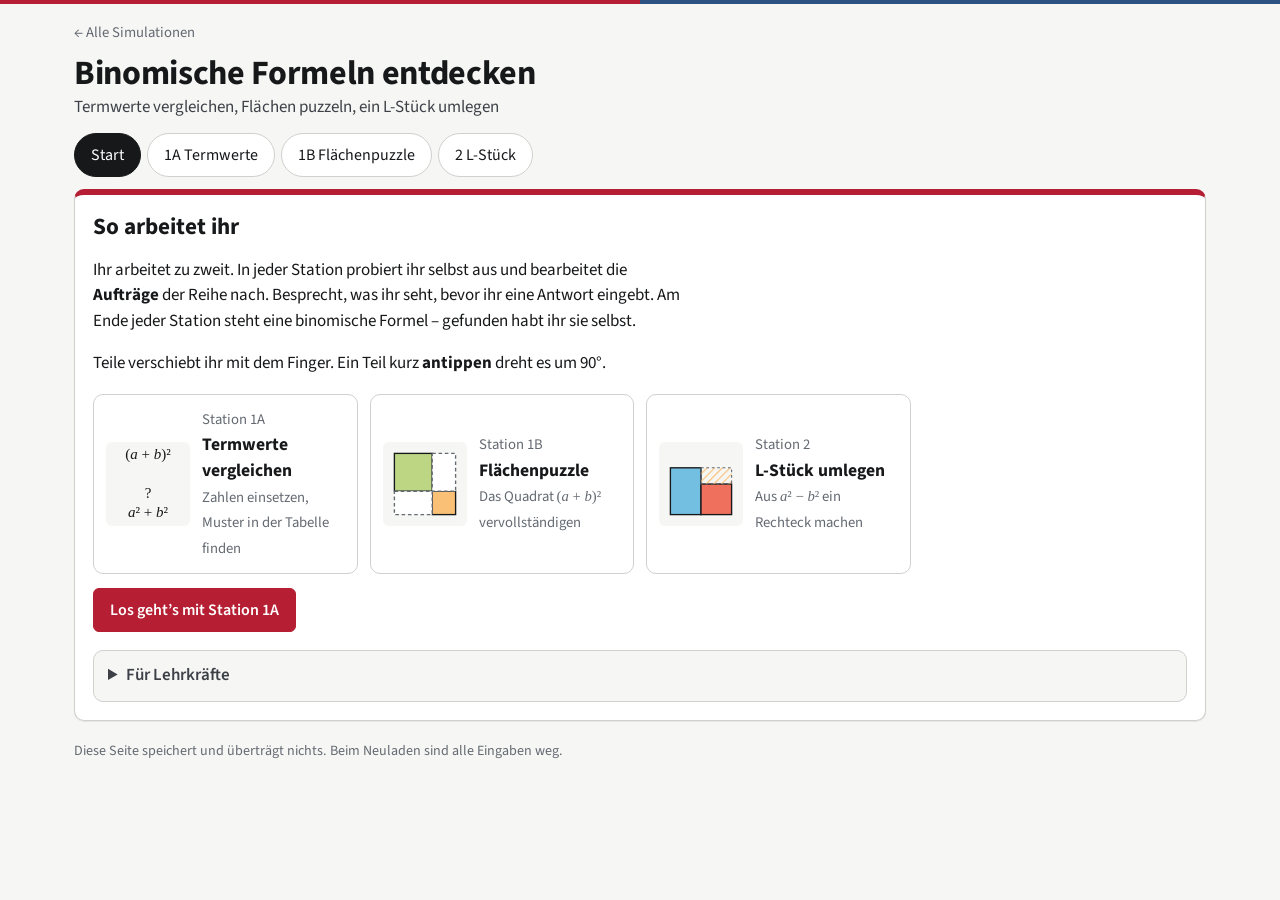
==== commit 3411aa40: "Binomische Formeln: Vorhersagen durch Beobachtungsaufträge ersetzen Station 1A in vier aufbauenden A" ====
--- a/sims/mathe/binomische-formeln/index.html
+++ b/sims/mathe/binomische-formeln/index.html
@@ -63,27 +63,15 @@
 h2{font-size:1.45rem;margin:4px 0 0;line-height:1.2}
 h3{font-size:1.1rem;margin:0 0 8px}
 
-/* Vorhersage */
-.vh-card{border:2px solid var(--mathe-line);background:var(--mathe-soft);border-radius:var(--radius-lg);padding:12px 16px 14px;margin-bottom:12px}
-.vh-card h3{color:var(--mathe-ink)}
+/* Aufträge und Fragen zur Beobachtung */
+.lead{margin:0 0 12px;max-width:75ch}
 .q{margin:8px 0 6px}
 .choices{display:flex;flex-wrap:wrap;gap:8px;margin:0 0 6px}
 .choice{min-height:48px;min-width:96px;padding:8px 16px;border:2px solid var(--line-3);background:var(--surface-page);border-radius:var(--radius-md);cursor:pointer;font-size:1rem}
 .choice[aria-pressed="true"]{border-color:var(--mathe);background:var(--mathe);color:#fff;font-weight:600}
 .qrow{display:flex;flex-wrap:wrap;gap:8px 12px;align-items:center;margin:10px 0 0}
-.numin,.txtin{min-height:48px;padding:8px 12px;border:2px solid var(--line-3);border-radius:var(--radius-md);background:var(--surface-page);font-size:1.1rem}
-.numin{width:110px;text-align:center}
-.txtin{flex:1;min-width:240px}
-.vh-fest{display:flex;flex-wrap:wrap;gap:6px 14px;align-items:baseline;border-left:5px solid var(--mathe);background:var(--surface-soft);border-radius:0 var(--radius-lg) var(--radius-lg) 0;padding:8px 14px;margin-bottom:12px}
-.vh-label{font-size:.8rem;font-weight:700;letter-spacing:.08em;text-transform:uppercase;color:var(--mathe-ink)}
-.vh-fest ul{margin:0;padding:0;list-style:none;display:flex;flex-wrap:wrap;gap:4px 22px}
-.vgl{color:var(--fg-3)}
-
-/* Sperre */
-.explore{position:relative}
-.explore.locked .ex-inner{opacity:.3;filter:grayscale(.7);pointer-events:none;user-select:none;-webkit-user-select:none}
-.lockmsg{position:absolute;left:50%;top:60px;transform:translateX(-50%);background:var(--surface-page);border:2px solid var(--mathe);border-radius:var(--radius-lg);padding:12px 18px;font-weight:600;display:flex;gap:10px;align-items:center;box-shadow:0 8px 24px rgba(20,22,25,.12);max-width:90%}
-.lockmsg svg{flex:none;color:var(--mathe)}
+.qrow label,.qrow .m{font-size:1.15rem}
+.numin{min-height:48px;width:90px;padding:8px 12px;border:2px solid var(--line-3);border-radius:var(--radius-md);background:var(--surface-page);font-size:1.2rem;text-align:center}
 
 .fb{margin-top:10px;padding:9px 13px;border-radius:var(--radius-md);display:none}
 .fb.ok{display:block;background:var(--ok-soft);color:var(--ok);border:1px solid var(--ok)}
@@ -120,6 +108,13 @@
 table.wt tr.neu td{background:var(--mathe-soft)}
 .prog{color:var(--fg-3);margin:8px 0 0}
 .auftrag{margin-top:14px;border:2px solid var(--mathe);border-radius:var(--radius-lg);padding:12px 14px}
+.auftrag p{margin:4px 0}
+.auftrag.erledigt{border:1px solid var(--line-2);background:var(--surface-soft);padding:8px 14px}
+.auftrag.erledigt h3{margin:0;color:var(--ok)}
+.auftrag.erledigt h3::before{content:"✓ "}
+.auftrag.erledigt p{color:var(--fg-2)}
+.anr{font-size:.8rem;font-weight:700;letter-spacing:.08em;text-transform:uppercase;color:var(--mathe-ink);display:block}
+.auftrag.erledigt .anr{color:var(--fg-3)}
 .termrow{display:flex;flex-wrap:wrap;gap:8px;align-items:center;margin:6px 0}
 .termrow label{font-size:1.15rem}
 .term{flex:1;min-width:180px;min-height:48px;padding:6px 12px;border:2px solid var(--line-3);border-radius:var(--radius-md);font-family:var(--font-math);font-size:1.4rem;background:var(--surface-page)}
@@ -213,7 +208,6 @@
 const num=v=>{ const t=String(v??'').replace(/\s/g,'').replace(',','.').replace(/[−–]/g,'-'); return /^[-+]?\d*\.?\d+$/.test(t)?parseFloat(t):NaN; };
 const fmt=n=>{ const r=Math.round(n*1000)/1000; return String(r).replace('.',',').replace('-','−'); };
 const reduced=window.matchMedia&&matchMedia('(prefers-reduced-motion: reduce)').matches;
-const LOCK_ICON='<svg width="22" height="22" viewBox="0 0 24 24" fill="none" stroke="currentColor" stroke-width="2.2" stroke-linecap="round" aria-hidden="true"><rect x="4" y="10" width="16" height="11" rx="2"/><path d="M8 10V7a4 4 0 0 1 8 0v3"/></svg>';
 
 function svgPt(svg,e){ return new DOMPoint(e.clientX,e.clientY).matrixTransform(svg.getScreenCTM().inverse()); }
 function dimH(y,x1,x2,label,up){ const ty=up?y-9:y+24;
@@ -271,16 +265,10 @@
     <div class="sl-row"><button type="button" class="step" data-step="${st}:${k}:-1" aria-label="${k} um 1 verkleinern">−</button>
     <input type="range" id="r-${st}-${k}" data-st="${st}" data-k="${k}" min="${min}" max="${max}" step="1" value="${val}">
     <button type="button" class="step" data-step="${st}:${k}:1" aria-label="${k} um 1 vergrößern">+</button></div></div>`; }
-function shell(id,chip,title,s,vhHTML,fixHTML,exHTML){
-  const open=!!s.vh;
+function shell(id,chip,title,lead,exHTML){
   return `<div class="sthead"><div><span class="chip">${chip}</span><h2>${title}</h2></div>
       <button type="button" class="btn ghost small" data-reset="${id}">Station zurücksetzen</button></div>
-    ${open?`<div class="vh-fest"><span class="vh-label">Eure Vorhersage</span><div id="vhfix-${id}">${fixHTML}</div></div>`
-          :`<div class="vh-card"><h3>Erst vorhersagen, dann ausprobieren</h3>${vhHTML}
-             <div class="actions"><button type="button" class="btn" data-vh="${id}">Vorhersage festhalten</button></div>
-             <div class="fb" id="fbvh-${id}" role="status"></div></div>`}
-    <div class="explore${open?'':' locked'}"><div class="ex-inner"${open?'':' inert aria-hidden="true"'}>${exHTML}</div>
-      ${open?'':`<div class="lockmsg">${LOCK_ICON}<span>Haltet zuerst eure Vorhersage fest – dann geht die Station auf.</span></div>`}</div>`;
+    <p class="lead">${lead}</p>${exHTML}`;
 }
 function fb(id,cls,html){ const e=document.getElementById(id); if(!e) return; e.className='fb '+(cls||''); e.innerHTML=html||''; }
 
@@ -289,9 +277,9 @@
    ========================================================= */
 const S={};
 const INIT={
-  '1a':()=>({vh:null,draft:{},a:4,b:1,rows:[],term:'',termFb:null,done:false,last:null}),
-  '1b':()=>({vh:null,draft:{},pcs:init1B(),fill:{},done:false}),
-  '2': ()=>({vh:null,draft:{},a:7,b:3,cut:false,solved:false,pc:null})
+  '1a':()=>({a:3,b:2,rows:[],t:0,cmp:null,f:{},fb:{},term:'',termFb:null,done:false,last:null}),
+  '1b':()=>({pcs:init1B(),fill:{},done:false}),
+  '2': ()=>({a:7,b:3,cut:false,solved:false,pc:null,sides:null,sidesOk:false})
 };
 
 /* =========================================================
@@ -300,11 +288,11 @@
 function renderStart(){
   $('#st-0').innerHTML=`<div class="intro">
     <h2 id="h-0">So arbeitet ihr</h2>
-    <p>Ihr arbeitet zu zweit. Jede Station beginnt mit einer <b>Vorhersage</b>: Besprecht sie, gebt sie ein und haltet sie fest. Erst dann geht die Station auf. Eure Vorhersage bleibt oben stehen – vergleicht sie am Ende mit dem, was ihr herausgefunden habt.</p>
+    <p>Ihr arbeitet zu zweit. In jeder Station probiert ihr selbst aus und bearbeitet die <b>Aufträge</b> der Reihe nach. Besprecht, was ihr seht, bevor ihr eine Antwort eingebt. Am Ende jeder Station steht eine binomische Formel – gefunden habt ihr sie selbst.</p>
     <p>Teile verschiebt ihr mit dem Finger. Ein Teil kurz <b>antippen</b> dreht es um 90°.</p>
     <div class="karten">
       <button type="button" class="karte" data-go="1a"><span class="ic">${M('(a + b)²')}<br>?<br>${M('a² + b²')}</span>
-        <span><span class="k">Station 1A</span><b>Termwerte vergleichen</b><span class="k">Werte einsetzen, Tabelle anlegen, Term finden</span></span></button>
+        <span><span class="k">Station 1A</span><b>Termwerte vergleichen</b><span class="k">Zahlen einsetzen, Muster in der Tabelle finden</span></span></button>
       <button type="button" class="karte" data-go="1b"><span class="ic"><svg width="72" height="72" viewBox="0 0 80 80" aria-hidden="true">
           <rect x="6" y="6" width="42" height="42" fill="var(--f-a2)" stroke="var(--fg-1)" stroke-width="1.5"/>
           <rect x="48" y="48" width="26" height="26" fill="var(--f-b2)" stroke="var(--fg-1)" stroke-width="1.5"/>
@@ -320,33 +308,23 @@
     </div>
     <div class="actions"><button type="button" class="btn" data-go="1a">Los geht’s mit Station 1A</button></div>
     <details class="lehrkraft"><summary>Für Lehrkräfte</summary><div class="in"><dl>
-      <dt>Zweck</dt><dd>Die 1. binomische Formel über Termwerte (1A) und das Flächenmodell (1B) entdecken, die 3. binomische Formel durch Umlegen eines L-Stücks (2). Entdecken vor Erklären: Jede Station ist bis zur Eingabe einer Vorhersage gesperrt. Die 2. binomische Formel ist nicht enthalten.</dd>
+      <dt>Zweck</dt><dd>Die 1. binomische Formel über Termwerte (1A) und das Flächenmodell (1B) entdecken, die 3. binomische Formel durch Umlegen eines L-Stücks (2). Entdecken vor Erklären: Die Schüler:innen erzeugen erst Daten bzw. ein Bild und lesen daraus ab; Fragen beziehen sich immer auf das, was sie gerade vor sich haben. Die 2. binomische Formel ist nicht enthalten.</dd>
       <dt>Vorwissen</dt><dd>Flächenmodell für ${M('(x + 3)(x + 4)')}, Malkreuz, „Das Minus gehört zum Summanden dahinter“. Farben der Teilflächen wie im Flächenmodell aus Skript 1.</dd>
       <dt>Ablauf</dt><dd>Partnerarbeit, je zwei an einem iPad (Querformat).<br>Station 1 (1A Termwerte, 1B Flächenpuzzle): ca. 15 min · Station 2 (L-Stück): ca. 10 min.</dd>
-      <dt>Hinweise</dt><dd>1A: Der Termauftrag erscheint nach fünf gespeicherten Wertepaaren. Die Prüfung setzt mehrere Zahlenpaare ein, äquivalente Terme werden akzeptiert; ein Gegenbeispiel wird genannt, die Lösung nicht. Terme mit Hochzahl werden als richtig, aber „geht kürzer“ zurückgemeldet.<br>
-        Es werden keine Daten gespeichert oder übertragen; Neuladen löscht alles. „Station zurücksetzen“ setzt auch die Vorhersage zurück.</dd>
+      <dt>Hinweise</dt><dd>1A: Vier aufeinander aufbauende Aufträge – (1) Gilt ${M('(a + b)²')} = ${M('a² + b²')}? (2) Differenz für ${M('b')} = 1 als Vielfaches von ${M('a')}, (3) dasselbe für ${M('b')} = 2, (4) allgemeiner Term. Die Tabelle ist nach ${M('b')} und ${M('a')} sortiert, damit das Muster sichtbar wird. Bei falschen Antworten wird ein Gegenbeispiel aus der eigenen Tabelle genannt. Die Termprüfung setzt mehrere Zahlenpaare ein und akzeptiert äquivalente Terme; Terme mit Hochzahl werden als richtig, aber „geht kürzer“ zurückgemeldet.<br>
+        1B: Das Puzzle ist selbsterklärend; die Verbindung zu 1A („Wo steckt die Differenz im Bild?“) eignet sich für die Sicherung.<br>
+        2: Nach dem Umlegen lesen die Schüler:innen die Seitenlängen am Rechteck ab, erst dann erscheint die Formel.<br>
+        Es werden keine Daten gespeichert oder übertragen; Neuladen löscht alles.</dd>
     </dl></div></details></div>`;
 }
 
 /* =========================================================
    Station 1A – Termwerte vergleichen
    ========================================================= */
-const CMP={'größer':['größer','<b>größer</b> als'],'kleiner':['kleiner','<b>kleiner</b> als'],'gleich':['gleich','<b>gleich</b>'],'kommt drauf an':['kommt drauf an','']};
-function fix1A(){
-  const s=S['1a'], v=s.vh, row=(a,b)=>s.rows.find(r=>r.a===a&&r.b===b);
-  const cmp=v.cmp==='kommt drauf an'?`Ob ${M('(a + b)²')} größer, kleiner oder gleich ${M('a² + b²')} ist, <b>kommt drauf an</b>.`
-    :`${M('(a + b)²')} ist ${CMP[v.cmp][1]} ${M('a² + b²')}.`;
-  const d=(a,b,x)=>{ const r=row(a,b); return `Unterschied für ${M('a')} = ${a}, ${M('b')} = ${b}: <b>${fmt(x)}</b>`+(r?` <span class="vgl">(Tabelle: ${r.d})</span>`:''); };
-  return `<ul><li>${cmp}</li><li>${d(3,3,v.d1)}</li><li>${d(5,2,v.d2)}</li></ul>`;
-}
+/* Aufträge 2 und 3: Differenz für festes b als Vielfaches von a ablesen */
+const FEST={1:1,2:2};          // Auftrag → festgehaltenes b
 function render1A(){
   const s=S['1a'];
-  const vh=`<p class="q"><b>1.</b> Ist ${M('(a + b)²')} größer, kleiner oder gleich ${M('a² + b²')}?</p>
-    ${choices('1a','cmp',Object.keys(CMP).map(k=>[k,CMP[k][0]]),s.draft.cmp)}
-    <div class="qrow"><label for="vh1a-d1"><b>2.</b> Wie groß ist der Unterschied für ${M('a')} = 3, ${M('b')} = 3?</label>
-      <input id="vh1a-d1" class="numin" inputmode="decimal" autocomplete="off" value="${esc(s.draft.d1||'')}"></div>
-    <div class="qrow"><label for="vh1a-d2"><b>3.</b> Wie groß ist der Unterschied für ${M('a')} = 5, ${M('b')} = 2?</label>
-      <input id="vh1a-d2" class="numin" inputmode="decimal" autocomplete="off" value="${esc(s.draft.d2||'')}"></div>`;
   const ex=`<div class="grid2">
     <div class="panel">
       ${slider('1a','a',1,10,s.a)}${slider('1a','b',1,10,s.b)}
@@ -356,10 +334,10 @@
     <div class="panel">
       <h3>Eure Wertetabelle</h3>
       <table class="wt"><thead><tr><th>${M('a')}</th><th>${M('b')}</th><th>${M('(a + b)²')}</th><th>${M('a² + b²')}</th><th>Differenz</th></tr></thead><tbody id="tb1a"></tbody></table>
-      <p class="prog" id="prog1a"></p>
-      <div id="term1a"></div>
+      <div id="auf1a"></div>
     </div></div>`;
-  $('#st-1a').innerHTML=shell('1a','Station 1A · 1. binomische Formel','Termwerte vergleichen',s,vh,s.vh?fix1A():'',ex);
+  $('#st-1a').innerHTML=shell('1a','Station 1A · 1. binomische Formel','Termwerte vergleichen',
+    `Stellt mit den Reglern Zahlen für ${M('a')} und ${M('b')} ein und speichert die Wertepaare in der Tabelle. Bearbeitet rechts die Aufträge der Reihe nach.`,ex);
   upd1A(); table1A();
 }
 function upd1A(){
@@ -372,25 +350,69 @@
 }
 function table1A(){
   const s=S['1a'], tb=$('#tb1a'); if(!tb) return;
-  tb.innerHTML=s.rows.length?s.rows.map(r=>`<tr${r===s.last?' class="neu"':''}><td>${r.a}</td><td>${r.b}</td><td>${r.L}</td><td>${r.R}</td><td><b>${r.d}</b></td></tr>`).join('')
+  const rows=[...s.rows].sort((p,q)=>p.b-q.b||p.a-q.a);
+  tb.innerHTML=rows.length?rows.map(r=>`<tr${r===s.last?' class="neu"':''}><td>${r.a}</td><td>${r.b}</td><td>${r.L}</td><td>${r.R}</td><td><b>${r.d}</b></td></tr>`).join('')
     :`<tr><td colspan="5" class="leer">Noch keine Wertepaare gespeichert.</td></tr>`;
+  auf1A();
+}
+function auf1A(){
+  const s=S['1a'], el=$('#auf1a'); if(!el) return;
+  const box=(i,title,body)=>{
+    const fertig=s.t>i;
+    return `<div class="auftrag${fertig?' erledigt':''}"><span class="anr">Auftrag ${i+1}</span><h3>${title}</h3>
+      ${fertig?(s.fb[i]?`<p>${s.fb[i][2]}</p>`:''):body}</div>`; };
+  const fbd=i=>`<div class="fb${s.fb[i]?' '+s.fb[i][0]:''}" id="fb1a-${i}" role="status">${s.fb[i]?`<p>${s.fb[i][1]}</p>`:''}</div>`;
+  let h='';
+  // Auftrag 1
   const n=s.rows.length;
-  $('#prog1a').textContent=n<5?`Noch ${5-n} Wertepaar${5-n===1?'':'e'} speichern – probiert verschiedene Zahlen aus.`:`${n} Wertepaare gespeichert.`;
-  if(n>=5 && !$('#term-in')) renderTerm1A();
-  if(s.vh) $('#vhfix-1a').innerHTML=fix1A();
-}
-function renderTerm1A(){
-  const s=S['1a'];
-  const keys=['a','b','+','−','·','²','(',')'];
-  $('#term1a').innerHTML=`<div class="auftrag"><h3>Auftrag: Findet einen Term für die Differenz.</h3>
+  h+=box(0,`Gilt ${M('(a + b)²')} = ${M('a² + b²')}?`,
+    `<p>Viele vermuten, dass man beim Quadrieren einfach jeden Summanden quadrieren darf. Prüft das: Speichert mindestens <b>drei</b> verschiedene Wertepaare.</p>`+
+    (n<3?`<p class="prog">Gespeichert: ${n} von 3</p>`
+        :`<p class="q">Was zeigt eure Tabelle?</p>`+choices('1a','cmp',[['gleich','Beide Terme sind gleich.'],['groesser',`${M('(a + b)²')} ist größer.`],['kleiner',`${M('a² + b²')} ist größer.`],['mal','Mal so, mal so.']],s.cmp)+fbd(0)));
+  // Aufträge 2 und 3
+  [1,2].forEach(i=>{ if(s.t<i) return;
+    const b=FEST[i], k=s.rows.filter(r=>r.b===b).length;
+    h+=box(i,i===1?'Wie groß ist die Differenz?':`Und für ${M('b')} = 2?`,
+      `<p>${i===1?'Haltet ':'Haltet jetzt '}${M('b')} = ${b} fest und speichert mindestens <b>drei</b> Wertepaare mit verschiedenen Zahlen für ${M('a')}. Schaut euch die Spalte „Differenz“ an.</p>`+
+      (k<3?`<p class="prog">Wertepaare mit ${M('b')} = ${b}: ${k} von 3${s.b!==b?` · Stellt den Regler auf ${M('b')} = ${b}.`:''}</p>`
+          :`<div class="qrow"><label for="f1a-${i}">Für ${M('b')} = ${b} gilt: Differenz =</label>
+              <input id="f1a-${i}" class="numin" inputmode="decimal" autocomplete="off" value="${esc(s.f[i]||'')}"><span class="m">· <i>a</i></span>
+              <button type="button" class="btn small" data-chk="${i}">Prüfen</button></div>`+fbd(i)));
+  });
+  // Auftrag 4
+  if(s.t>=3) h+=`<div class="auftrag"><span class="anr">Auftrag 4</span><h3>Findet einen Term für die Differenz – für alle ${M('a')} und ${M('b')}.</h3>
+    <p>Wie hängt die Zahl vor ${M('a')} mit ${M('b')} zusammen? Wenn ihr unsicher seid, probiert auch ${M('b')} = 3 aus.</p>
     <div class="termrow"><label for="term-in">Differenz =</label>
       <input id="term-in" class="term" autocomplete="off" autocorrect="off" autocapitalize="off" spellcheck="false" placeholder="Term mit a und b" value="${esc(s.term)}"></div>
-    <div class="keypad" aria-label="Eingabehilfe">${keys.map(k=>`<button type="button" data-key="${k}">${k==='a'||k==='b'?`<i>${k}</i>`:k}</button>`).join('')}
+    <div class="keypad" aria-label="Eingabehilfe">${['a','b','+','−','·','²','(',')'].map(k=>`<button type="button" data-key="${k}">${k==='a'||k==='b'?`<i>${k}</i>`:k}</button>`).join('')}
       ${'1234567890'.split('').map(k=>`<button type="button" data-key="${k}">${k}</button>`).join('')}
       <button type="button" class="del" data-key="del" aria-label="Zeichen löschen">⌫ löschen</button></div>
     <div class="actions"><button type="button" class="btn" id="termCheck">Term prüfen</button></div>
     <div class="fb" id="fbterm" role="status"></div></div>`;
+  el.innerHTML=h;
   if(s.termFb) fb('fbterm',s.termFb[0],s.termFb[1]);
+}
+/* Rückmeldungen: [Klasse, Text im offenen Auftrag, Merksatz im erledigten Auftrag] */
+function cmp1A(v){
+  const s=S['1a']; s.cmp=v;
+  if(v==='groesser'){
+    s.fb[0]=['ok','',`Nein: ${M('(a + b)²')} ist immer größer als ${M('a² + b²')}. Es fehlt also etwas.`]; s.t=1;
+  } else {
+    const r=s.rows[0];
+    s.fb[0]=['bad',`Vergleicht Zeile für Zeile die Spalten ${M('(a + b)²')} und ${M('a² + b²')}. Bei ${M('a')} = ${r.a}, ${M('b')} = ${r.b} steht dort ${r.L} und ${r.R}.`];
+  }
+  auf1A();
+}
+function chk1A(i){
+  const s=S['1a'], b=FEST[i], v=num(s.f[i]);
+  if(isNaN(v)){ s.fb[i]=['info','Gebt eine Zahl ein.']; auf1A(); return; }
+  const wrong=s.rows.find(r=>r.b===b&&Math.abs(v*r.a-r.d)>1e-9);
+  if(!wrong){
+    s.fb[i]=['ok','',`Für ${M('b')} = ${b} ist die Differenz immer ${M(2*b+' · a')}.`]; s.t=i+1;
+  } else {
+    s.fb[i]=['bad',`Für ${M('a')} = ${wrong.a} ergäbe das ${fmt(v)} · ${wrong.a} = ${fmt(v*wrong.a)}. In eurer Tabelle steht als Differenz aber ${wrong.d}.`];
+  }
+  auf1A();
 }
 function save1A(){
   const s=S['1a'], a=s.a, b=s.b;
@@ -445,7 +467,8 @@
   }
   if(/[²³^]/.test(src)){ s.termFb=['info',`<p>Euer Term stimmt für alle getesteten Zahlenpaare. Geht es auch kürzer, ohne Hochzahl? Schaut auf die Spalte „Differenz“.</p>`]; fb('fbterm',...s.termFb); return; }
   s.done=true; updTabs();
-  s.termFb=['ok',`<p><b>Richtig!</b> Euer Term passt für alle getesteten Zahlenpaare. Vergleicht mit eurer Vorhersage oben.</p>
+  s.termFb=['ok',`<p><b>Richtig!</b> Euer Term passt für alle getesteten Zahlenpaare. Die Differenz ist also immer ${M('2ab')}.</p>
+    <div class="formel">${M('(a + b)²')} = ${M('a² + b²')} + ${M('2ab')} = ${M('a² + 2ab + b²')}</div>
     <div class="actions"><button type="button" class="btn" data-go="1b">Weiter zu Station 1B: Warum ist das so?</button></div>`];
   fb('fbterm',...s.termFb);
 }
@@ -468,18 +491,13 @@
   const P=(id,x,y,w,h,wl,hl)=>({id,x,y,w,h,wl,hl,home:{x,y,w,h,wl,hl},locked:false,in:null});
   return [P('p1',460,75,PA,PB,'a','b'),P('p2',460,235,PA,PB,'a','b'),P('p3',700,75,PB,PB,'b','b'),P('p4',670,215,PA+PB,PA,'a + b','a')];
 }
-function fix1B(){
-  const o={zweiAB:`zwei Rechtecke ${M('a × b')}`,zweiBB:`zwei Quadrate ${M('b × b')}`,einAAB:`ein Rechteck ${M('a × (a + b)')}`,mix:`ein Quadrat ${M('b × b')} und ein Rechteck ${M('a × b')}`};
-  return `In die beiden Lücken passen <b>${o[S['1b'].vh.teile]}</b>.`;
-}
 function render1B(){
   const s=S['1b'];
-  const vh=`<p class="q">Das große Quadrat hat die Seitenlänge ${M('a + b')}. Die Teile ${M('a²')} und ${M('b²')} liegen schon. Was passt eurer Meinung nach in die beiden Lücken?</p>
-    ${choices('1b','teile',[['zweiBB',`zwei Quadrate ${M('b × b')}`],['zweiAB',`zwei Rechtecke ${M('a × b')}`],['einAAB',`ein Rechteck ${M('a × (a + b)')}`],['mix',`ein Quadrat ${M('b × b')} und ein Rechteck ${M('a × b')}`]],s.draft.teile)}`;
   const ex=`<div class="puzzlecard"><svg class="puzzle" id="svg1b" viewBox="0 0 ${VW1} ${VH1}" role="img" aria-label="Quadrat mit Seitenlänge a plus b, darin a² und b². Rechts die Teile-Ablage."></svg></div>
     <p class="hinweis">Teil ziehen: verschieben · Teil kurz antippen: um 90° drehen</p>
     <div class="fb" id="fb1b" role="status"></div><div id="res1b"></div>`;
-  $('#st-1b').innerHTML=shell('1b','Station 1B · 1. binomische Formel','Flächenpuzzle',s,vh,s.vh?fix1B():'',ex);
+  $('#st-1b').innerHTML=shell('1b','Station 1B · 1. binomische Formel','Flächenpuzzle',
+    `Das große Quadrat hat die Seitenlänge ${M('a + b')}. Die Teile ${M('a²')} und ${M('b²')} liegen schon. Füllt die beiden Lücken mit passenden Teilen aus der Ablage.`,ex);
   draw1B(); result1B();
   enableDrag($('#svg1b'),{
     get:id=>s.pcs.find(p=>p.id===id),
@@ -526,7 +544,7 @@
   const el=$('#res1b'); if(!el) return;
   el.innerHTML=S['1b'].done?`<div class="ergebnis"><h3>Das Quadrat ist vollständig.</h3>
     <div class="formel">${M('(a + b)²')} = <span class="t t-a2">${M('a²')}</span> + <span class="t t-ab1">${M('ab')}</span> + <span class="t t-ab2">${M('ab')}</span> + <span class="t t-b2">${M('b²')}</span> = ${M('a² + 2ab + b²')}</div>
-    <div class="schnell"><b>Für Schnelle:</b> Erklärt mit dem Bild, warum die Differenz aus Station 1A genau so groß ist.</div>
+    <div class="schnell"><b>Zum Besprechen:</b> In Station 1A hat euch bei ${M('a² + b²')} immer ${M('2ab')} gefehlt. Zeigt im Bild, wo diese ${M('2ab')} stecken.</div>
     <div class="actions"><button type="button" class="btn" data-go="2">Weiter zu Station 2</button></div></div>`:'';
 }
 
@@ -542,14 +560,8 @@
     tgt:{x:OX,y:OY,w:d*u,h:b*u}};
 }
 function home2(){ const h=geo2().home; S['2'].pc={id:'p',...h,wl:'b',hl:'a − b',locked:!S['2'].cut}; }
-function fix2(){ const v=S['2'].vh;
-  return `<ul><li>Lässt sich der Rest zu einem Rechteck umlegen? <b>${v.yn}</b></li>${v.txt?`<li>Seitenlängen: <b>${esc(v.txt)}</b></li>`:''}</ul>`; }
 function render2(){
   const s=S['2']; if(!s.pc) home2();
-  const vh=`<p class="q"><b>1.</b> Aus einem Quadrat ${M('a²')} wird in einer Ecke ein Quadrat ${M('b²')} herausgeschnitten. Lässt sich der Rest zu einem Rechteck umlegen?</p>
-    ${choices('2','yn',[['ja','ja'],['nein','nein']],s.draft.yn)}
-    <div class="qrow"><label for="vh2-txt"><b>2.</b> Welche Seitenlängen hätte es?</label>
-      <input id="vh2-txt" class="txtin" autocomplete="off" autocorrect="off" autocapitalize="off" spellcheck="false" placeholder="z. B. … und …" value="${esc(s.draft.txt||'')}"></div>`;
   const ex=`<div class="grid-s2">
     <div><div class="puzzlecard"><svg class="puzzle" id="svg2" viewBox="0 0 ${VW2} ${VH2}" role="img" aria-label="Quadrat a mal a mit herausgeschnittenem Quadrat b mal b oben rechts"></svg></div>
       <p class="hinweis" id="hint2"></p></div>
@@ -559,7 +571,8 @@
       <div id="res2"></div>
       <div class="panel"><h3>Andere Größen</h3>${slider('2','a',5,10,s.a)}${slider('2','b',2,8,s.b)}</div>
     </div></div>`;
-  $('#st-2').innerHTML=shell('2','Station 2 · 3. binomische Formel','L-Stück umlegen',s,vh,s.vh?fix2():'',ex);
+  $('#st-2').innerHTML=shell('2','Station 2 · 3. binomische Formel','L-Stück umlegen',
+    `Aus einem Quadrat ${M('a²')} wurde oben rechts ein Quadrat ${M('b²')} herausgeschnitten. Übrig bleibt ein L-Stück mit dem Flächeninhalt ${M('a² − b²')}. Schneidet es auseinander und legt es zu einem Rechteck um.`,ex);
   draw2(); result2(); sliders2();
   enableDrag($('#svg2'),{
     get:()=>s.pc,
@@ -586,7 +599,8 @@
   h+=`<rect class="fl ab1${s.cut?'':' nostroke'}" x="${strip.x}" y="${strip.y}" width="${strip.w}" height="${strip.h}"/>`;
   h+=`<rect class="hatchbox" x="${cut.x}" y="${cut.y}" width="${cut.w}" height="${cut.h}"/><text class="area" x="${cut.x+cut.w/2}" y="${cut.y+cut.h/2}">${SV('b²')}</text>`;
   if(s.solved){
-    h+=dimV(OX-16,OY,OY+(a+b)*u,'a + b',true)+dimH(sq.y+sq.h+14,strip.x,strip.x+strip.w,'a − b',false);
+    h+=(s.sidesOk?dimV(OX-16,OY,OY+(a+b)*u,'a + b',true):dimV(OX-16,OY,OY+b*u,'b',true)+dimV(OX-16,OY+b*u,OY+(a+b)*u,'a',true))
+      +dimH(sq.y+sq.h+14,strip.x,strip.x+strip.w,'a − b',false);
   } else {
     h+=dimV(OX-16,sq.y,sq.y+sq.h,'a',true)+dimH(sq.y+sq.h+14,strip.x,strip.x+strip.w,'a − b',false)+dimV(sq.x+sq.w+14,cut.y,cut.y+cut.h,'b',false);
   }
@@ -608,11 +622,24 @@
   const s=S['2'], el=$('#res2'); if(!el) return;
   if(!s.solved){ el.innerHTML=''; return; }
   const {a,b}=s;
-  el.innerHTML=`<div class="ergebnis" style="margin-top:0"><h3>Ein Rechteck!</h3>
-    <p>Seitenlängen: ${M('a + b')} und ${M('a − b')}. Sein Flächeninhalt ist ${M('a² − b²')} – der Rest des Quadrats.</p>
+  if(!s.sidesOk){
+    el.innerHTML=`<div class="auftrag" style="margin-top:0"><h3>Ein Rechteck! Welche Seitenlängen hat es?</h3>
+      <p>Lest die Längen am Bild ab.</p>
+      ${choices('2','sides',[['a_b',`${M('a')} und ${M('b')}`],['a_amb',`${M('a')} und ${M('a − b')}`],['apb_b',`${M('a + b')} und ${M('b')}`],['apb_amb',`${M('a + b')} und ${M('a − b')}`]],s.sides)}
+      <div class="fb${s.sides?' bad':''}" role="status">${!s.sides?'':s.sides==='apb_b'?`<p>Die linke Seite stimmt. Schaut noch einmal auf die untere Seite.</p>`
+        :`<p>Schaut auf die linke Seite: Sie besteht aus zwei Stücken, ${M('b')} und ${M('a')}. Wie lang ist sie zusammen?</p>`}</div></div>`;
+    return;
+  }
+  el.innerHTML=`<div class="ergebnis" style="margin-top:0"><h3>Ein Rechteck mit den Seiten ${M('a + b')} und ${M('a − b')}</h3>
+    <p>Sein Flächeninhalt ist ${M('(a + b) · (a − b)')}. Es ist aber auch der Rest des Quadrats, also ${M('a² − b²')}.</p>
     <div class="formel">${M('(a + b) · (a − b) = a² − b²')}</div>
     <p class="m" style="white-space:normal">(${a} + ${b}) · (${a} − ${b}) = ${a+b} · ${a-b} = ${(a+b)*(a-b)} &nbsp;und&nbsp; ${a}² − ${b}² = ${a*a} − ${b*b} = ${a*a-b*b}</p>
     <p class="hinweis" style="margin:0">Ändert ${M('a')} und ${M('b')} unten und prüft die Formel an anderen Größen.</p></div>`;
+}
+function sides2(v){
+  const s=S['2']; s.sides=v;
+  if(v==='apb_amb'){ s.sidesOk=true; updTabs(); draw2(); }
+  result2();
 }
 function sliders2(){
   const s=S['2'], rb=$('#r-2-b'); if(!rb) return;
@@ -637,36 +664,17 @@
   document.querySelectorAll('#tabs button').forEach(b=>b.setAttribute('aria-current',b.dataset.go===id?'true':'false'));
 }
 function updTabs(){
-  const d={'1a':S['1a'].done,'1b':S['1b'].done,'2':S['2'].solved};
+  const d={'1a':S['1a'].done,'1b':S['1b'].done,'2':S['2'].sidesOk};
   document.querySelectorAll('#tabs button').forEach(b=>b.classList.toggle('done',!!d[b.dataset.go]));
 }
 const RENDER={'1a':render1A,'1b':render1B,'2':render2};
-
-function submitVh(id){
-  const s=S[id], d=s.draft;
-  if(id==='1a'){
-    const d1=num($('#vh1a-d1').value), d2=num($('#vh1a-d2').value);
-    if(!d.cmp||isNaN(d1)||isNaN(d2)){ fb('fbvh-1a','bad','<p>Beantwortet erst alle drei Fragen (bei 2 und 3 eine Zahl).</p>'); return; }
-    s.vh={cmp:d.cmp,d1,d2};
-  } else if(id==='1b'){
-    if(!d.teile){ fb('fbvh-1b','bad','<p>Wählt erst eine Antwort aus.</p>'); return; }
-    s.vh={teile:d.teile};
-  } else {
-    const txt=($('#vh2-txt').value||'').trim();
-    if(!d.yn){ fb('fbvh-2','bad','<p>Beantwortet erst Frage 1.</p>'); return; }
-    if(d.yn==='ja'&&!txt){ fb('fbvh-2','bad','<p>Schreibt bei Frage 2 eure Vermutung für die Seitenlängen auf.</p>'); return; }
-    s.vh={yn:d.yn,txt};
-  }
-  RENDER[id]();
-}
 
 document.addEventListener('click',e=>{
   const t=e.target;
   const g=t.closest('[data-go]'); if(g){ go(g.dataset.go); $('#tabs').scrollIntoView({block:'start',behavior:reduced?'auto':'smooth'}); return; }
-  const r=t.closest('[data-reset]'); if(r){ const id=r.dataset.reset; if(confirm('Diese Station zurücksetzen? Auch eure Vorhersage wird gelöscht.')){ S[id]=INIT[id](); RENDER[id](); updTabs(); } return; }
-  const c=t.closest('.choice'); if(c){ const box=c.closest('.choices'); S[box.dataset.st].draft[box.dataset.q]=c.dataset.val;
-    box.querySelectorAll('.choice').forEach(b=>b.setAttribute('aria-pressed',b===c?'true':'false')); return; }
-  const v=t.closest('[data-vh]'); if(v){ submitVh(v.dataset.vh); return; }
+  const r=t.closest('[data-reset]'); if(r){ const id=r.dataset.reset; if(confirm('Diese Station zurücksetzen? Alle Eingaben dieser Station werden gelöscht.')){ S[id]=INIT[id](); RENDER[id](); updTabs(); } return; }
+  const c=t.closest('.choice'); if(c){ const box=c.closest('.choices'); (box.dataset.st==='1a'?cmp1A:sides2)(c.dataset.val); return; }
+  const ck=t.closest('[data-chk]'); if(ck){ chk1A(+ck.dataset.chk); return; }
   const st=t.closest('[data-step]'); if(st){ const [sid,k,dv]=st.dataset.step.split(':');
     if(sid==='1a'){ S['1a'][k]=Math.max(1,Math.min(10,S['1a'][k]+(+dv))); upd1A(); } else set2(k,S['2'][k]+(+dv)); return; }
   const k=t.closest('[data-key]'); if(k){ keyIn(k.dataset.key==='del'?'del':k.dataset.key); return; }
@@ -678,13 +686,13 @@
   const t=e.target;
   if(t.type==='range'){ const sid=t.dataset.st, k=t.dataset.k;
     if(sid==='1a'){ S['1a'][k]=+t.value; upd1A(); } else set2(k,+t.value); return; }
-  if(t.id==='vh1a-d1') S['1a'].draft.d1=t.value;
-  if(t.id==='vh1a-d2') S['1a'].draft.d2=t.value;
-  if(t.id==='vh2-txt') S['2'].draft.txt=t.value;
+  if(/^f1a-/.test(t.id)) S['1a'].f[t.id.slice(4)]=t.value;
   if(t.id==='term-in'){ S['1a'].term=t.value; caret=[t.selectionStart,t.selectionEnd]; }
 });
 ['keyup','click','select','focusout'].forEach(ev=>document.addEventListener(ev,e=>{ if(e.target.id==='term-in') caret=[e.target.selectionStart,e.target.selectionEnd]; }));
-document.addEventListener('keydown',e=>{ if(e.key==='Enter'&&e.target.id==='term-in'){ e.preventDefault(); checkTerm(); } });
+document.addEventListener('keydown',e=>{ if(e.key!=='Enter') return;
+  if(e.target.id==='term-in'){ e.preventDefault(); checkTerm(); }
+  else if(/^f1a-/.test(e.target.id)){ e.preventDefault(); chk1A(+e.target.id.slice(4)); } });
 
 Object.keys(INIT).forEach(k=>S[k]=INIT[k]());
 renderStart(); render1A(); render1B(); render2(); updTabs(); go('0');
